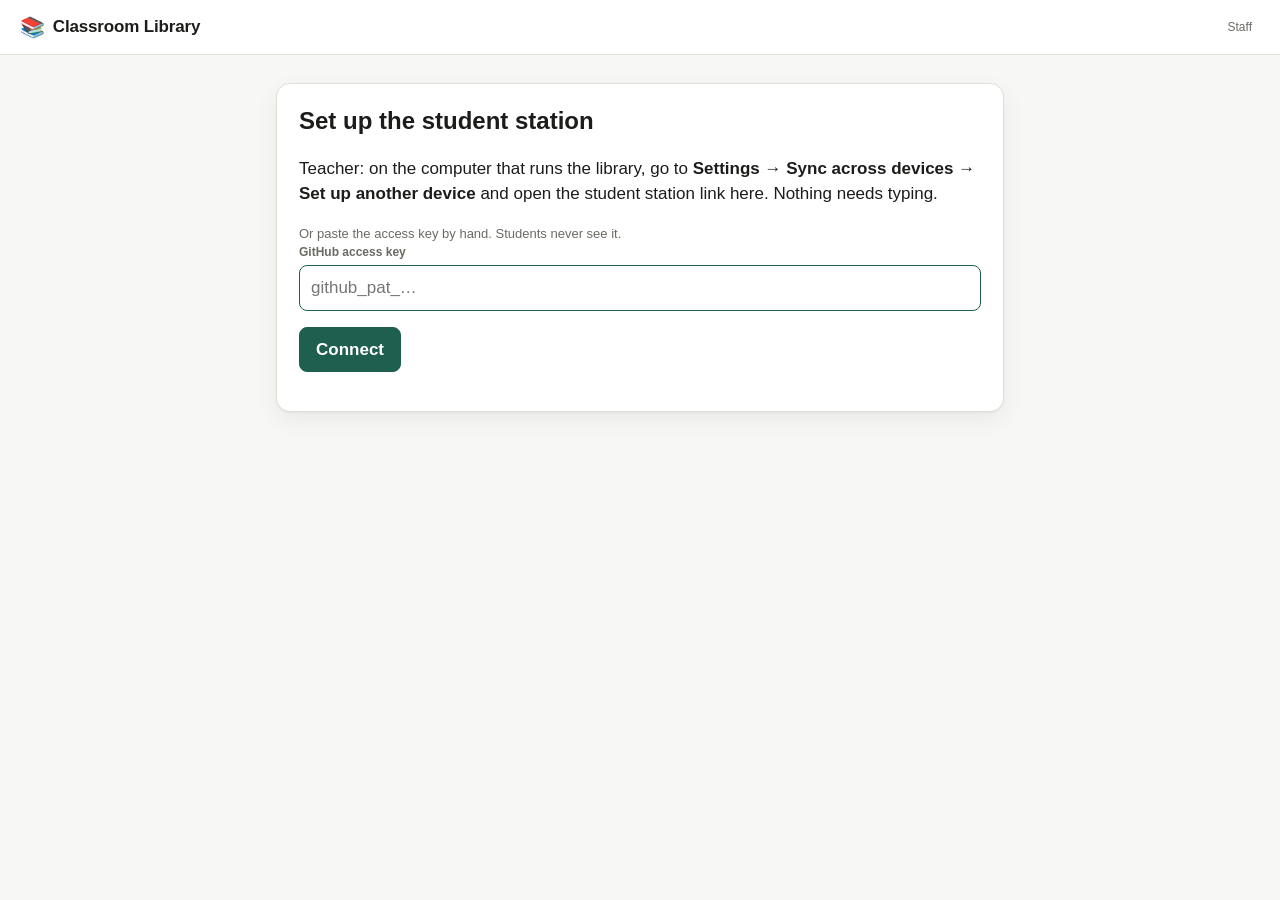
==== student/index.html @ 67f61d1e "Say which kind of genre disagreement it is Running the report over the real 608-book catalogue turne" ====
<!doctype html>
<html lang="en" data-role="student">
<head>
<meta charset="utf-8">
<meta name="viewport" content="width=device-width, initial-scale=1">
<title>Library</title>
<!-- Bump ?v= on every release, in step with ../index.html. -->
<link rel="stylesheet" href="../styles.css?v=54">
<link rel="stylesheet" href="../kiosk.css?v=54">
<link rel="icon" href="data:image/svg+xml,<svg xmlns='http://www.w3.org/2000/svg' viewBox='0 0 100 100'><text y='.9em' font-size='90'>📚</text></svg>">
</head>
<body class="kiosk">

<header class="k-bar">
  <div class="brand"><span class="brand-mark" aria-hidden="true">📚</span> <span id="brand-name">Library</span></div>
  <span id="sync-pill" class="sync-pill" hidden></span>
  <button type="button" id="staff-link" class="staff-link">Staff</button>
</header>

<main id="kiosk" class="k-main"></main>

<div id="toasts" class="toasts" aria-live="polite"></div>

<script src="../js/config.js?v=54"></script>
<script src="../js/util.js?v=54"></script>
<script src="../js/store.js?v=54"></script>
<script src="../js/genre-art.js?v=54"></script>
<script src="../js/sync.js?v=54"></script>
<script src="../js/accounts.js?v=54"></script>
<script src="../js/kiosk.js?v=54"></script>
</body>
</html>
---- styles.css ----
/* ---------------------------------------------------------------
   Classroom Library — one stylesheet, no framework.
   Light and dark are both first-class; every color is a token.
   --------------------------------------------------------------- */

:root {
  --bg: #f7f7f5;
  --surface: #ffffff;
  --surface-2: #f1f1ee;
  --border: #e0e0da;
  --border-strong: #c9c9c1;
  --text: #1c1c1a;
  --text-muted: #6b6b64;
  --accent: #1f5f4f;
  --accent-text: #ffffff;
  --accent-soft: #e3efeb;
  --ok: #1f6b45;
  --ok-soft: #e2f0e8;
  --warn: #8a5a10;
  --warn-soft: #f7ecd9;
  --danger: #a32b26;
  --danger-soft: #f8e3e2;
  --shadow: 0 1px 2px rgba(0,0,0,.05), 0 8px 24px rgba(0,0,0,.06);
  --radius: 10px;
  --mono: ui-monospace, SFMono-Regular, "SF Mono", Menlo, Consolas, monospace;
}

@media (prefers-color-scheme: dark) {
  :root {
    --bg: #16181a;
    --surface: #1e2124;
    --surface-2: #26292d;
    --border: #33383d;
    --border-strong: #454b52;
    --text: #e9eaec;
    --text-muted: #9aa1a8;
    --accent: #58b79b;
    --accent-text: #10231e;
    --accent-soft: #1d3630;
    --ok: #6cc295;
    --ok-soft: #1c3329;
    --warn: #e0b26a;
    --warn-soft: #362c1a;
    --danger: #f08a83;
    --danger-soft: #3a2321;
    --shadow: 0 1px 2px rgba(0,0,0,.4), 0 8px 24px rgba(0,0,0,.3);
  }
}

* { box-sizing: border-box; }

body {
  margin: 0;
  background: var(--bg);
  color: var(--text);
  font: 15px/1.5 -apple-system, BlinkMacSystemFont, "Segoe UI", Roboto, Helvetica, Arial, sans-serif;
  -webkit-font-smoothing: antialiased;
}

h1, h2, h3 { line-height: 1.25; }
a { color: var(--accent); }

/* ---------------- top bar ---------------- */

.topbar {
  position: sticky;
  top: 0;
  z-index: 20;
  display: flex;
  align-items: center;
  gap: 24px;
  flex-wrap: wrap;
  padding: 10px 20px;
  background: var(--surface);
  border-bottom: 1px solid var(--border);
}

.brand { display: flex; align-items: center; gap: 8px; font-weight: 650; letter-spacing: -.01em; }
.brand-mark { font-size: 20px; }

.tabs { display: flex; gap: 2px; flex-wrap: wrap; }

.tab {
  appearance: none;
  border: 0;
  background: none;
  color: var(--text-muted);
  font: inherit;
  font-weight: 550;
  padding: 7px 12px;
  border-radius: 8px;
  cursor: pointer;
}
.tab:hover { background: var(--surface-2); color: var(--text); }
.tab.active { background: var(--accent-soft); color: var(--accent); }
.tab:focus-visible, .btn:focus-visible, .chip:focus-visible, .link:focus-visible, .pick:focus-visible {
  outline: 2px solid var(--accent);
  outline-offset: 2px;
}

.pill {
  display: inline-block;
  min-width: 18px;
  padding: 1px 6px;
  margin-left: 4px;
  border-radius: 999px;
  background: var(--accent);
  color: var(--accent-text);
  font-size: 11px;
  font-weight: 700;
  text-align: center;
}

/* ---------------- sync status ---------------- */

.sync-pill {
  appearance: none;
  border: 1px solid var(--border);
  background: var(--surface-2);
  color: var(--text-muted);
  font: inherit;
  font-size: 12px;
  font-weight: 600;
  padding: 3px 10px 3px 22px;
  border-radius: 999px;
  cursor: pointer;
  position: relative;
  white-space: nowrap;
}
.sync-pill::before, .sync-dot {
  content: '';
  display: inline-block;
  width: 7px;
  height: 7px;
  border-radius: 50%;
  background: var(--text-muted);
}
.sync-pill::before { position: absolute; left: 10px; top: 50%; margin-top: -3.5px; }
.sync-pill.ok::before, .sync-dot.ok { background: var(--ok); }
.sync-pill.busy::before, .sync-dot.busy { background: var(--accent); animation: pulse 1s ease-in-out infinite; }
.sync-pill.warn, .sync-pill.error { color: var(--text); }
.sync-pill.warn::before, .sync-dot.warn { background: var(--warn); }
.sync-pill.error { border-color: var(--danger); }
.sync-pill.error::before, .sync-dot.error { background: var(--danger); }
@keyframes pulse { 50% { opacity: .3; } }
.sync-line { font-size: 14px; margin: 6px 0 0; }
.who {
  appearance: none;
  border: 1px solid var(--border);
  background: none;
  color: var(--text-muted);
  font: inherit;
  font-size: 12px;
  padding: 3px 10px;
  border-radius: 999px;
  cursor: pointer;
}
.who:hover { color: var(--text); border-color: var(--border-strong); }
.sign-in { max-width: 420px; margin: 8vh auto 0; }
.sign-in h2 { margin: 0 0 18px; font-size: 20px; }
.station-lock h2 { margin-top: 24px; }
/* Present for a password manager to read, invisible to everyone else. */
.sr-only {
  position: absolute;
  width: 1px; height: 1px;
  padding: 0; margin: -1px;
  overflow: hidden;
  clip-path: inset(50%);
  white-space: nowrap;
  border: 0;
}

.pair-row { display: flex; gap: 8px; align-items: flex-end; margin-top: 10px; }
.pair-row .field { flex: 1; min-width: 0; }
.pair-row input { font-family: var(--mono); font-size: 12px; }
.qr-box { margin-top: 14px; }
.qr { display: inline-block; padding: 12px; background: #fff; border-radius: 8px; }
.qr svg { display: block; width: 180px; height: 180px; }
code { font-family: var(--mono); font-size: .92em; background: var(--surface-2); padding: 1px 5px; border-radius: 4px; }

/* ---------------- layout ---------------- */

.view { padding: 24px 20px 80px; }
.view:focus { outline: none; }
.pane { max-width: 1080px; margin: 0 auto; }
.pane.narrow { max-width: 620px; }
.spacer { flex: 1; }

.section-title {
  font-size: 13px;
  text-transform: uppercase;
  letter-spacing: .06em;
  color: var(--text-muted);
  margin: 28px 0 10px;
  display: flex;
  align-items: center;
  gap: 10px;
}

/* ---------------- circulation desk ---------------- */

.scan-wrap { max-width: 640px; margin: 12px auto 20px; text-align: center; }
.scan-label { display: block; font-size: 13px; color: var(--text-muted); margin-bottom: 8px; }

.scan {
  width: 100%;
  padding: 16px 18px;
  font-size: 20px;
  font-family: var(--mono);
  color: var(--text);
  background: var(--surface);
  border: 2px solid var(--border-strong);
  border-radius: var(--radius);
  box-shadow: var(--shadow);
}
.scan:focus { outline: none; border-color: var(--accent); }

.hint { font-size: 13px; color: var(--text-muted); margin: 8px 0 0; }
.hint a { color: var(--accent); }

.circ-panel { max-width: 640px; margin: 0 auto; }

.empty-desk { text-align: center; color: var(--text-muted); padding: 32px 0; }
.empty-desk-icon { font-size: 40px; margin: 0 0 8px; opacity: .6; }

.card {
  background: var(--surface);
  border: 1px solid var(--border);
  border-radius: var(--radius);
  box-shadow: var(--shadow);
  padding: 18px;
}
.card-danger { border-color: var(--danger); }
.card-title { margin: 0 0 12px; font-size: 15px; }

.item-head { display: flex; gap: 14px; align-items: flex-start; }
.item-title { margin: 0 0 2px; font-size: 19px; letter-spacing: -.01em; }
.item-sub { margin: 0; color: var(--text-muted); }
.item-meta { margin: 6px 0 0; font-size: 12px; color: var(--text-muted); }

.cover-md { width: 62px; height: 92px; }
.cover-sm { width: 34px; height: 50px; }
.cover-xs { width: 26px; height: 38px; }
.cover-md, .cover-sm, .cover-xs {
  object-fit: cover;
  border-radius: 4px;
  background: var(--surface-2);
  flex: none;
}
.cover-blank {
  display: flex;
  align-items: center;
  justify-content: center;
  font-size: 18px;
  opacity: .5;
  border: 1px solid var(--border);
}

.status-row { display: flex; align-items: center; gap: 8px; flex-wrap: wrap; margin: 14px 0 0; }
.note { margin: 10px 0 0; padding: 8px 10px; background: var(--warn-soft); color: var(--warn); border-radius: 8px; font-size: 13px; }

.badge {
  display: inline-block;
  padding: 2px 9px;
  border-radius: 999px;
  font-size: 12px;
  font-weight: 650;
  white-space: nowrap;
}
.badge-ok { background: var(--ok-soft); color: var(--ok); }
.badge-warn { background: var(--warn-soft); color: var(--warn); }
.badge-danger { background: var(--danger-soft); color: var(--danger); }

.actions { display: flex; gap: 8px; flex-wrap: wrap; align-items: center; margin-top: 16px; }

.btn {
  appearance: none;
  font: inherit;
  font-weight: 550;
  padding: 9px 16px;
  border-radius: 8px;
  border: 1px solid var(--border-strong);
  background: var(--surface);
  color: var(--text);
  cursor: pointer;
}
.btn:hover:not(:disabled) { background: var(--surface-2); }
.btn:disabled { opacity: .45; cursor: not-allowed; }
.btn-primary { background: var(--accent); border-color: var(--accent); color: var(--accent-text); }
.btn-primary:hover:not(:disabled) { filter: brightness(1.08); background: var(--accent); }
.btn-quiet { border-color: transparent; background: none; color: var(--text-muted); }
.btn-quiet:hover:not(:disabled) { background: var(--surface-2); color: var(--text); }
.btn-danger { border-color: var(--danger); color: var(--danger); background: none; }
.btn-danger:hover:not(:disabled) { background: var(--danger-soft); }

.link {
  appearance: none;
  border: 0;
  background: none;
  padding: 0;
  font: inherit;
  color: var(--accent);
  cursor: pointer;
  text-align: left;
}
.link:hover { text-decoration: underline; }
.link.strong { font-weight: 600; color: var(--text); }
.link.danger { color: var(--danger); }

/* checkout row + autocomplete */
.checkout-row { position: relative; margin-top: 16px; }

.field { display: block; }
.field > span { display: block; font-size: 12px; font-weight: 600; color: var(--text-muted); margin-bottom: 4px; }
.field input, .field select, .field textarea {
  width: 100%;
  padding: 9px 11px;
  font: inherit;
  color: var(--text);
  background: var(--surface);
  border: 1px solid var(--border-strong);
  border-radius: 8px;
}
.field input:focus, .field select:focus, .field textarea:focus { outline: none; border-color: var(--accent); }
.patron-input { font-size: 17px !important; }

.suggest {
  position: absolute;
  left: 0; right: 0;
  top: 100%;
  z-index: 10;
  margin: 4px 0 0;
  padding: 4px;
  list-style: none;
  background: var(--surface);
  border: 1px solid var(--border-strong);
  border-radius: 8px;
  box-shadow: var(--shadow);
  max-height: 260px;
  overflow: auto;
}
.suggest li {
  display: flex;
  justify-content: space-between;
  gap: 12px;
  padding: 8px 10px;
  border-radius: 6px;
  cursor: pointer;
}
.suggest li:hover, .suggest li.active { background: var(--accent-soft); color: var(--accent); }
.suggest li.create { border-top: 1px solid var(--border); margin-top: 4px; padding-top: 10px; }

/* recent activity */
.recent { max-width: 640px; margin: 0 auto; }
.recent-list { list-style: none; margin: 0; padding: 0; font-size: 13px; }
.recent-list li {
  display: flex;
  gap: 8px;
  align-items: baseline;
  padding: 7px 2px;
  border-bottom: 1px solid var(--border);
}
.recent-verb { font-weight: 650; flex: none; }
.recent-verb.checkout { color: var(--accent); }
.recent-verb.checkin { color: var(--ok); }
.recent-verb.renew { color: var(--warn); }
.recent-what { font-weight: 550; }
.recent-list .time { margin-left: auto; flex: none; }
.recent-list .link { flex: none; font-size: 12px; }

/* ---------------- tables & toolbars ---------------- */

.toolbar { display: flex; gap: 10px; align-items: center; flex-wrap: wrap; margin-bottom: 8px; }

.search {
  flex: 1 1 260px;
  min-width: 200px;
  padding: 10px 12px;
  font: inherit;
  color: var(--text);
  background: var(--surface);
  border: 1px solid var(--border-strong);
  border-radius: 8px;
}
.search:focus { outline: none; border-color: var(--accent); }

.chips { display: flex; gap: 4px; }
.chip {
  appearance: none;
  font: inherit;
  font-size: 13px;
  padding: 7px 11px;
  border-radius: 999px;
  border: 1px solid var(--border);
  background: var(--surface);
  color: var(--text-muted);
  cursor: pointer;
}
.chip.active { background: var(--accent-soft); border-color: var(--accent-soft); color: var(--accent); font-weight: 600; }

.table {
  width: 100%;
  border-collapse: collapse;
  background: var(--surface);
  border: 1px solid var(--border);
  border-radius: var(--radius);
  overflow: hidden;
  margin-top: 8px;
}
.table th {
  text-align: left;
  font-size: 11px;
  text-transform: uppercase;
  letter-spacing: .05em;
  color: var(--text-muted);
  padding: 10px 12px;
  border-bottom: 1px solid var(--border);
  background: var(--surface-2);
}
.table td { padding: 10px 12px; border-bottom: 1px solid var(--border); vertical-align: middle; }
.table tr:last-child td { border-bottom: 0; }
.table tbody tr:hover { background: var(--surface-2); }

.row-actions { display: flex; gap: 12px; white-space: nowrap; font-size: 13px; }
/* Inside a table the cell must stay a table-cell, or the row loses its alignment. */
td.row-actions { display: table-cell; vertical-align: middle; }
td.row-actions .link + .link { margin-left: 12px; }

.muted { color: var(--text-muted); }
.small { font-size: 12px; }
.mono { font-family: var(--mono); }
.danger { color: var(--danger); }
.strong { font-weight: 650; }

.empty {
  text-align: center;
  color: var(--text-muted);
  padding: 48px 20px;
  background: var(--surface);
  border: 1px dashed var(--border-strong);
  border-radius: var(--radius);
}
.empty .btn { margin-top: 12px; }

.pick-list { list-style: none; margin: 0; padding: 0; }
.pick {
  display: flex;
  align-items: center;
  gap: 12px;
  width: 100%;
  padding: 8px;
  background: none;
  border: 0;
  border-radius: 8px;
  font: inherit;
  color: inherit;
  text-align: left;
  cursor: pointer;
}
.pick:hover { background: var(--surface-2); }
.pick-text { display: flex; flex-direction: column; flex: 1; }

/* ---------------- genres ---------------- */

.genre-tag {
  display: inline-flex;
  align-items: center;
  gap: 5px;
  padding: 2px 8px;
  border: 1px solid var(--border);
  border-radius: 6px;
  background: var(--surface-2);
  color: var(--text);
  font: inherit;
  font-size: 12px;
  font-weight: 550;
  white-space: nowrap;
}
button.genre-tag { cursor: pointer; }
td .genre-tag { white-space: normal; text-align: left; }
.genre-tag .genre-art { flex: none; }
.genre-pick { display: flex; align-items: center; gap: 8px; }
.genre-pick select { flex: 1; min-width: 0; }
.genre-pick-art { flex: none; line-height: 0; color: var(--text-muted); }
button.genre-tag:hover { border-color: var(--accent); color: var(--accent); }
.item-genre { margin: 8px 0 0; }
.field .field-label { display: block; font-size: 12px; font-weight: 600; color: var(--text-muted); margin-bottom: 4px; }
.genre-hints { margin: 6px 0 0; font-size: 12px; color: var(--text-muted); display: flex; gap: 6px; align-items: center; flex-wrap: wrap; }

.select {
  padding: 9px 10px;
  font: inherit;
  font-size: 14px;
  color: var(--text);
  background: var(--surface);
  border: 1px solid var(--border-strong);
  border-radius: 8px;
  max-width: 220px;
}
.select:focus { outline: none; border-color: var(--accent); }

.genre-admin { list-style: none; margin: 0 0 14px; padding: 0; }
.genre-admin li {
  display: flex;
  align-items: center;
  gap: 10px;
  padding: 7px 0;
  border-bottom: 1px solid var(--border);
}
.genre-admin .row-actions { margin-left: auto; }

/* ---------------- reports ---------------- */

.tiles { display: grid; grid-template-columns: repeat(auto-fit, minmax(130px, 1fr)); gap: 10px; }
.tile {
  background: var(--surface);
  border: 1px solid var(--border);
  border-radius: var(--radius);
  padding: 14px 16px;
  display: flex;
  flex-direction: column;
  gap: 2px;
}
.tile strong { font-size: 26px; font-weight: 650; letter-spacing: -.02em; }
.tile span { font-size: 12px; color: var(--text-muted); }
.tile.danger strong { color: var(--danger); }
/* Something to tidy rather than something wrong: amber, not red. */
.tile.warn strong { color: var(--warn); }

.rank { margin: 0; padding-left: 20px; }
.rank li { display: flex; justify-content: space-between; gap: 12px; padding: 5px 0; border-bottom: 1px solid var(--border); }

.tag-list { list-style: none; display: flex; flex-wrap: wrap; gap: 6px; margin: 0; padding: 0; }
.tag-list li { background: var(--surface); border: 1px solid var(--border); border-radius: 999px; padding: 4px 12px; font-size: 13px; }

/* ---------------- modal ---------------- */

#modal {
  border: 0;
  padding: 0;
  border-radius: 14px;
  background: var(--surface);
  color: var(--text);
  width: min(640px, calc(100vw - 32px));
  box-shadow: 0 24px 60px rgba(0,0,0,.28);
}
#modal::backdrop { background: rgba(0,0,0,.42); }

.modal-head {
  display: flex;
  align-items: center;
  justify-content: space-between;
  gap: 12px;
  padding: 16px 18px;
  border-bottom: 1px solid var(--border);
}
.modal-head h2 { margin: 0; font-size: 17px; }
.modal-body { padding: 18px; max-height: 72vh; overflow: auto; }

.icon-btn {
  appearance: none;
  border: 0;
  background: none;
  color: var(--text-muted);
  font-size: 24px;
  line-height: 1;
  padding: 0 4px;
  cursor: pointer;
}
.icon-btn:hover { color: var(--text); }

.grid-2 { display: grid; grid-template-columns: 1fr 1fr; gap: 12px; }
.grid-2.wide { gap: 28px; }
.lookup-row { display: flex; gap: 8px; align-items: flex-end; }
.lookup-row .field { flex: 1; }
.scan-fields { margin: 14px 0 18px; padding-bottom: 18px; border-bottom: 1px solid var(--border); }

.check { display: flex; gap: 8px; align-items: flex-start; margin-top: 14px; font-size: 14px; }
.check input { margin-top: 3px; }

.mini-list { list-style: none; margin: 0; padding: 0; font-size: 14px; }
.mini-list li {
  display: flex;
  gap: 12px;
  align-items: baseline;
  padding: 7px 0;
  border-bottom: 1px solid var(--border);
}
.mini-list li > span:first-child { flex: 1; }
.mini-list .row-actions { font-size: 13px; }

.stat-inline { display: flex; gap: 18px; align-items: flex-end; }
.stat-inline div { display: flex; flex-direction: column; }
.stat-inline strong { font-size: 20px; }
.stat-inline span { font-size: 11px; color: var(--text-muted); }

/* ---------------- toasts ---------------- */

.toasts {
  position: fixed;
  left: 50%;
  bottom: 24px;
  transform: translateX(-50%);
  z-index: 100;
  display: flex;
  flex-direction: column;
  gap: 8px;
  align-items: center;
  pointer-events: none;
}
.toast {
  background: var(--text);
  color: var(--bg);
  padding: 11px 18px;
  border-radius: 999px;
  font-size: 14px;
  font-weight: 550;
  box-shadow: var(--shadow);
  max-width: min(520px, calc(100vw - 32px));
  animation: rise .18s ease-out;
}
.toast.ok { background: var(--ok); color: #fff; }
.toast.error { background: var(--danger); color: #fff; }
.toast.out { opacity: 0; transition: opacity .3s; }
@keyframes rise { from { transform: translateY(8px); opacity: 0; } }

.stars { color: var(--warn); letter-spacing: .5px; white-space: nowrap; }

/* ---------------- shelves ---------------- */

.shelf-head { display: flex; align-items: flex-start; justify-content: space-between; gap: 16px; flex-wrap: wrap; margin-bottom: 8px; }
.shelf-code { font-family: var(--mono); font-size: 34px; margin: 0; letter-spacing: -.01em; }
.shelf-tally { display: flex; gap: 20px; }
.shelf-tally div { display: flex; flex-direction: column; }
.shelf-tally strong { font-size: 22px; font-weight: 650; }
.shelf-tally span { font-size: 11px; color: var(--text-muted); }
.scan-log tr.row-problem td { background: var(--danger-soft); }
.stocktake { background: var(--surface); border: 1px solid var(--border); border-radius: var(--radius); padding: 14px 16px; margin-bottom: 12px; }
.stocktake-head { display: flex; justify-content: space-between; align-items: baseline; gap: 12px; }
.bar { height: 8px; border-radius: 999px; background: var(--surface-2); overflow: hidden; margin: 8px 0 4px; }
.bar span { display: block; height: 100%; background: var(--accent); border-radius: 999px; }

.pick-bar {
  display: flex;
  align-items: center;
  gap: 8px;
  flex-wrap: wrap;
  margin: 10px 0;
  padding: 10px 12px;
  background: var(--accent-soft);
  border-radius: var(--radius);
}
.table tr.row-picked td { background: var(--accent-soft); }

.shelf-chip {
  appearance: none;
  border: 1px solid var(--border);
  background: var(--surface-2);
  color: var(--text-muted);
  font: inherit;
  font-size: 11px;
  padding: 1px 6px;
  border-radius: 4px;
  cursor: pointer;
  white-space: nowrap;
}
.shelf-chip:hover { border-color: var(--accent); color: var(--accent); }

/* A shelf card: the code carries across the room, the barcode is for the scanner. */
.shelf-card {
  width: 3in;
  height: 1in;
  display: flex;
  align-items: center;
  gap: 0.08in;
  padding: 0.06in 0.09in;
  overflow: hidden;
  color: #000;
  background: #fff;
  border: 1px dotted var(--border-strong);
  break-inside: avoid;
}
.sc-code { font-size: 26pt; font-weight: 650; line-height: 1; flex: none; }
.sc-mid { flex: 1; min-width: 0; display: flex; flex-direction: column; }
.sc-genre { font-size: 8.5pt; font-weight: 600; text-transform: uppercase; letter-spacing: .03em; line-height: 1.15; }
.sc-where { font-size: 7pt; color: #333; line-height: 1.2; }
/* A shelf holding two or three genres shows each one's picture, stacked where
   there is no room beside. Beyond three the card says the names and stops
   drawing, because the pictures stop being readable at that size. */
.sc-art { display: flex; flex-direction: column; gap: 0.03in; align-items: center; }
.sc-code39 { flex: none; width: 1in; line-height: 0; }
.sc-code39 .barcode { width: 1in; height: 0.42in; }
.shelf-sheet { display: grid; grid-template-columns: repeat(2, 3in); }

/* ---------------- spine labels ---------------- */

/* One label. Sized in inches so the screen preview is the printed size. */
.spine-label {
  width: 0.66in;
  height: 1in;
  padding: 0.03in 0.02in;
  display: flex;
  flex-direction: column;
  align-items: center;
  justify-content: flex-start;
  gap: 0.015in;
  text-align: center;
  overflow: hidden;
  color: #000;
  background: #fff;
  border: 1px dotted var(--border-strong);
  break-inside: avoid;
}
.sl-art { line-height: 0; margin-top: 0.02in; }
.sl-genre {
  font-size: 4.8pt;
  line-height: 1.12;
  letter-spacing: .02em;
  text-transform: uppercase;
  max-width: 100%;
}
.sl-code {
  font-size: 15pt;
  font-weight: 650;
  line-height: 1.05;
  letter-spacing: .01em;
  margin-top: auto;
}
.sl-num { font-family: var(--mono); font-size: 4.8pt; line-height: 1; margin-bottom: 0.02in; }

/* ---------------- student library cards ---------------- */

/* Three sizes off the same data. Two print the whole card onto stock; the
   small one is a sticker for a card the student already carries. All three are
   laid out in inches so the preview on screen is the printed size, and so the
   sheet matches label stock sold with those measurements. */
.lib-card {
  display: flex;
  flex-direction: column;
  overflow: hidden;
  color: #000;
  background: #fff;
  border: 1px dotted var(--border-strong);
  break-inside: avoid;
}
.lc-lib { font-size: 6.5pt; font-weight: 600; text-transform: uppercase; letter-spacing: .06em; color: #444; line-height: 1; }
.lc-name { font-weight: 650; line-height: 1.08; }
.lc-class { color: #333; line-height: 1.2; }
.lc-rules { color: #444; line-height: 1.25; }
.lc-code { margin-top: auto; line-height: 0; }
.lc-num { font-family: var(--mono); line-height: 1; letter-spacing: .04em; }
.lc-blank { visibility: hidden; }

/* 3½″ × 2″, two across and five down: the business-card sheet, and the size
   that fits a pencil case. */
.lib-card-card { width: 3.5in; height: 2in; padding: 0.14in 0.16in; gap: 0.04in; }
.lib-card-card .lc-name { font-size: 15pt; }
.lib-card-card .lc-class { font-size: 8pt; }
.lib-card-card .lc-code .barcode { width: 2.6in; height: 0.42in; }
.lib-card-card .lc-num { font-size: 6.5pt; margin-top: 0.02in; }

/* 5″ × 3″, one across and three down. The extra room goes on the two rules a
   student actually asks about, so the card answers them without a queue. */
.lib-card-index { width: 5in; height: 3in; padding: 0.22in 0.26in; gap: 0.07in; }
.lib-card-index .lc-lib { font-size: 8.5pt; }
.lib-card-index .lc-name { font-size: 22pt; }
.lib-card-index .lc-class { font-size: 10pt; }
.lib-card-index .lc-rules { font-size: 8.5pt; }
.lib-card-index .lc-code .barcode { width: 3.6in; height: 0.6in; }
.lib-card-index .lc-num { font-size: 8pt; margin-top: 0.03in; }

/* 2⅝″ × 1″, three across and ten down: the address-label sheet. This one is
   stuck onto a card that already exists, so it carries the name and the
   barcode and nothing else — there is no room to spare and nothing else is
   needed on a card that already says who it belongs to. */
.lib-card-sticker { width: 2.625in; height: 1in; padding: 0.07in 0.1in; gap: 0.01in; border-style: dotted; }
.lib-card-sticker .lc-name { font-size: 8.5pt; }
.lib-card-sticker .lc-code .barcode { width: 2.3in; height: 0.3in; }
.lib-card-sticker .lc-num { font-size: 5.5pt; }

.card-sheet { display: grid; justify-content: start; }
.card-sheet-card { grid-template-columns: repeat(2, 3.5in); }
.card-sheet-index { grid-template-columns: repeat(1, 5in); }
.card-sheet-sticker { grid-template-columns: repeat(3, 2.625in); }

/* One title whose copies disagree: the name on the left, every genre in play
   on the right as a button that settles it. */
.disagree li { flex-wrap: wrap; justify-content: space-between; align-items: flex-start; gap: 8px 16px; }
.disagree-pick { display: flex; flex-wrap: wrap; gap: 6px; }
.disagree-pick .btn { display: inline-flex; align-items: center; gap: 5px; padding: 5px 10px; font-size: 13px; }

.label-preview { display: flex; flex-wrap: wrap; gap: 8px; margin: 4px 0 8px; }
.preset-row { display: flex; flex-wrap: wrap; gap: 6px; align-items: center; margin-bottom: 12px; }
.label-sheet { display: grid; grid-template-columns: repeat(11, 0.66in); }

/* ---------------- printing ---------------- */

.print-area { display: none; }

/* Who may do what, in Settings. */
.person { border: 1px solid var(--border); border-radius: 10px; padding: 12px 14px; margin: 0 0 10px; }
.person-head { display: flex; align-items: baseline; gap: 10px; flex-wrap: wrap; }
.person-head .row-actions { margin-left: auto; }
/* The genres a shelf holds, ticked. Same shape as the list of what a person
   may do, because it is the same kind of choice. */
.shelf-genres { display: grid; grid-template-columns: repeat(auto-fit, minmax(170px, 1fr)); gap: 0 18px; margin-top: 2px; }
.shelf-genres .tick { padding: 4px 0; align-items: center; }
.shelf-genres .tick > span { display: flex; align-items: center; gap: 6px; }

.person-can { display: grid; grid-template-columns: repeat(auto-fit, minmax(240px, 1fr)); gap: 2px 18px; margin-top: 10px; }
.tick { display: grid; grid-template-columns: auto 1fr; gap: 2px 8px; align-items: start; padding: 6px 0; }
.tick input { margin: 2px 0 0; }
.tick > span { grid-column: 2; }
.tick-hint { font-size: 12px; color: var(--muted); line-height: 1.4; }
.tick-stuck { opacity: .7; }

@page { size: letter; margin: 0.5in; }

@media print {
  /* Menlo embeds into a print job in a way at least one printer can't rasterise: the
     job is accepted, the printer clicks, it reports complete, and nothing comes out.
     Monaco, Courier New, Courier and Andale Mono were all tested on that printer and
     all come out. The generic `monospace` is deliberately last and preceded by tested
     names, because on a Mac it resolves to Menlo and would bring the fault back. */
  :root { --mono: Monaco, "Courier New", Courier, monospace; }
  .topbar, .toasts, #modal { display: none !important; }
  .view { display: none !important; }
  .print-hint { max-width: 5in; }
  .print-hint li { margin: 4px 0; }
  /* Hairline cut guides; labels sit edge to edge so one cut serves two. */
  .spine-label { border: 0.25pt solid #bbb; margin: 0 -0.125pt -0.125pt 0; }
  .label-sheet + .label-sheet { break-before: page; page-break-before: always; }
  .card-sheet + .card-sheet { break-before: page; page-break-before: always; }
  .shelf-card { border: 0.25pt solid #bbb; margin: 0 -0.125pt -0.125pt 0; }
  .spine-label.blank * { visibility: hidden; }
  .print-area { display: block; color: #000; background: #fff; font-size: 12pt; }
  .notice { page-break-after: always; padding: 24px 0; }
  .notice:last-child { page-break-after: auto; }
  .notice h1 { font-size: 16pt; margin: 0 0 4px; }
  .notice h2 { font-size: 13pt; margin: 0 0 16px; font-weight: 500; }
  .notice table { width: 100%; border-collapse: collapse; margin: 12px 0; }
  .notice th, .notice td { border-bottom: 1px solid #999; padding: 6px 4px; text-align: left; }
  .notice-foot { margin-top: 24px; font-size: 9pt; color: #555; }
  .notice h3 { font-size: 12pt; margin: 18px 0 0; page-break-after: avoid; }
  .notice-count { font-weight: 400; color: #555; }
}

/* ---------------- scanning with a camera ---------------- */

/* Every camera button is in the markup from the start and hidden here until
   js/scan.js has decided there is a camera on the back of this device, so a
   laptop never shows one and no view has to be drawn a second time. */
.scan-cam { display: none; }
html[data-camera="yes"] .scan-cam { display: inline-flex; align-items: center; gap: 6px; }

.scan-cam-lens {
  width: 13px; height: 13px;
  border: 2px solid currentColor;
  border-radius: 3px;
  position: relative;
}
.scan-cam-lens::after {
  content: "";
  position: absolute;
  left: -1px; right: -1px; top: 50%;
  border-top: 2px solid currentColor;
}

/* Beside the desk's scan box, where there is room for words. */
.scan-wrap .scan-cam { margin-top: 10px; }

/* Beside a single field, where there is not. */
.field-cam { display: flex; gap: 8px; align-items: flex-end; }
.field-cam .field { flex: 1; min-width: 0; }
.field-cam .scan-cam { flex: 0 0 auto; margin-bottom: 1px; padding: 9px 12px; }

/* ---------------- the viewfinder ---------------- */

/* A dialog rather than a fixed panel: the scanner can be opened from inside
   the book editor, and only the top layer paints above an open dialog. */
.cam {
  border: 0;
  padding: 0;
  margin: 0;
  width: 100vw;
  height: 100dvh;
  max-width: none;
  max-height: none;
  background: #000;
  color: #fff;
  overflow: hidden;
}
.cam::backdrop { background: #000; }

.cam-video { width: 100%; height: 100%; object-fit: cover; display: block; }

/* The square the reader actually looks at. A spine label stood up on a shelf
   runs the other way to one lying flat, so it is square rather than letterbox
   and both are inside it. */
.cam-frame {
  position: fixed;
  left: 50%; top: 50%;
  transform: translate(-50%, -50%);
  width: min(74vw, 74vh, 420px);
  aspect-ratio: 1;
  border: 2px solid rgba(255,255,255,.9);
  border-radius: 14px;
  box-shadow: 0 0 0 100vmax rgba(0,0,0,.45);
}

.cam-top {
  position: fixed;
  left: 0; right: 0; top: 0;
  padding: calc(env(safe-area-inset-top) + 14px) 18px 14px;
  text-align: center;
  text-shadow: 0 1px 3px rgba(0,0,0,.8);
}
.cam-title { margin: 0; font-size: 18px; }
.cam-hint { margin: 4px 0 0; font-size: 14px; opacity: .85; }

.cam-log {
  position: fixed;
  left: 12px; right: 12px;
  bottom: calc(env(safe-area-inset-bottom) + 86px);
  list-style: none;
  margin: 0;
  padding: 0;
  text-align: center;
}
/* An answer can run to several lines — "out to Marcus Bell, due Friday, lives
   on B1" — so the pill becomes a rounded block rather than wrapping text round
   a shape meant for one line. */
.cam-line {
  display: inline-block;
  max-width: 100%;
  margin: 3px 0;
  padding: 8px 14px;
  border-radius: 14px;
  background: rgba(0,0,0,.72);
  font-size: 15px;
  text-align: left;
  white-space: pre-line;
  line-height: 1.35;
}
.cam-line + .cam-line { opacity: .55; font-size: 13px; }
.cam-good { background: rgba(31,107,69,.92); }
.cam-bad { background: rgba(163,43,38,.92); }

.cam-bar {
  position: fixed;
  left: 0; right: 0;
  bottom: calc(env(safe-area-inset-bottom) + 18px);
  display: flex;
  gap: 12px;
  justify-content: center;
}
.cam-bar .btn { background: rgba(255,255,255,.95); color: #111; border-color: transparent; padding: 12px 26px; font-size: 16px; }
.cam-bar .btn-quiet { background: rgba(255,255,255,.18); color: #fff; }
.cam-bar .btn-quiet.on { background: rgba(255,214,102,.95); color: #111; }

/* ---------------- small screens ---------------- */

@media (max-width: 640px) {
  .grid-2 { grid-template-columns: 1fr; }
  .view { padding: 16px 12px 60px; }
  .topbar { gap: 10px; padding: 8px 12px; }

  /* Seven tabs wrapped onto two rows took a fifth of a phone screen before a
     single book was visible. One row that scrolls sideways instead, with the
     scrollbar hidden: the half-tab showing at the edge is the only hint
     needed, and it bleeds to the screen edge so it does not look cut off. */
  .tabs {
    flex-wrap: nowrap;
    overflow-x: auto;
    scroll-snap-type: x proximity;
    scrollbar-width: none;
    margin: 0 -12px;
    padding: 0 12px;
  }
  .tabs::-webkit-scrollbar { display: none; }
  .tab { flex: 0 0 auto; scroll-snap-align: start; }

  /* iOS zooms the whole page in when a field smaller than 16px is tapped, and
     never zooms back out — so a teacher ends up dragging the page around after
     every search. The body's 15px is below that line; on a phone it is not. */
  .field input, .field select, .field textarea, .search input, .scan { font-size: 16px; }

  /* A seven-column table crushed into 375px wraps one title onto six lines and
     the row stops being readable at all. Let the columns keep their natural
     width and scroll the table sideways instead. The cell holding the title or
     name still wraps, inside a floor and a ceiling, because it is the one cell
     worth reading in full. */
  .table { display: block; overflow-x: auto; }
  .table th, .table td { white-space: nowrap; }
  .table td:has(> .link.strong), .table td:has(> .item-title) {
    white-space: normal;
    min-width: 12rem;
    max-width: 17rem;
  }
}

/* The hidden attribute must win over display rules above. */
[hidden] { display: none !important; }
---- kiosk.css ----
/* ---------------------------------------------------------------
   Student station: the same tokens as the admin page, scaled up for
   a shared classroom device — big type, big targets, one column.
   --------------------------------------------------------------- */

body.kiosk { font-size: 17px; }

.k-bar {
  display: flex;
  align-items: center;
  justify-content: space-between;
  gap: 12px;
  padding: 12px 20px;
  background: var(--surface);
  border-bottom: 1px solid var(--border);
}
.k-bar .sync-pill { cursor: default; }

.k-main { max-width: 760px; margin: 0 auto; padding: 28px 16px 80px; }

.k-welcome { text-align: center; padding-top: 4vh; }
.k-welcome h1 { font-size: 30px; margin: 0 0 8px; letter-spacing: -.01em; }
.k-lead { color: var(--text-muted); margin: 0 0 22px; }

.k-box { position: relative; text-align: left; }
.k-input {
  width: 100%;
  padding: 18px 20px;
  font: inherit;
  font-size: 22px;
  color: var(--text);
  background: var(--surface);
  border: 2px solid var(--border-strong);
  border-radius: 14px;
  box-shadow: var(--shadow);
}
.k-input:focus { outline: none; border-color: var(--accent); }

.k-suggest {
  position: absolute;
  left: 0; right: 0; top: 100%;
  z-index: 10;
  list-style: none;
  margin: 6px 0 0;
  padding: 6px;
  background: var(--surface);
  border: 1px solid var(--border-strong);
  border-radius: 12px;
  box-shadow: var(--shadow);
}
.k-suggest button {
  display: block;
  width: 100%;
  text-align: left;
  padding: 14px 14px;
  font: inherit;
  font-size: 19px;
  color: var(--text);
  background: none;
  border: 0;
  border-radius: 8px;
  cursor: pointer;
}
.k-suggest button:hover, .k-suggest button:focus { background: var(--accent-soft); color: var(--accent); outline: none; }

.k-result { margin-top: 18px; padding: 16px 18px; border-radius: 12px; text-align: left; border: 1px solid var(--border); background: var(--surface); }
.k-result.ok { background: var(--ok-soft); border-color: transparent; color: var(--ok); }
.k-result.warn { background: var(--warn-soft); border-color: transparent; color: var(--warn); }
.k-result.info { background: var(--accent-soft); border-color: transparent; color: var(--text); }
.k-result.plain { padding: 6px 12px; }
.k-result strong { color: var(--text); }
.k-result .actions { margin-top: 12px; }
.k-result .btn, .k-done { padding: 12px 18px; font-size: 16px; }

.k-hello { display: flex; align-items: center; justify-content: space-between; gap: 12px; margin-bottom: 16px; }
.k-hello h1 { margin: 0; font-size: 30px; }

.k-banner { margin: 0 0 14px; padding: 14px 16px; border-radius: 12px; background: var(--ok-soft); color: var(--ok); }
.k-banner strong { color: var(--text); }

.k-columns { display: grid; grid-template-columns: 1fr 1fr; gap: 28px; margin-top: 26px; }
.k-columns h2 { font-size: 14px; text-transform: uppercase; letter-spacing: .06em; color: var(--text-muted); margin: 0 0 8px; }

.k-list { list-style: none; margin: 0; padding: 0; }
.k-list li { display: flex; align-items: center; gap: 12px; padding: 10px 0; border-bottom: 1px solid var(--border); }
.k-list li:last-child { border-bottom: 0; }
.k-list-text { display: flex; flex-direction: column; flex: 1; min-width: 0; font-size: 15px; }
.k-list-text strong { font-size: 16px; }
.k-list .link { flex: none; font-size: 14px; }

.k-card { background: var(--surface); border: 1px solid var(--border); border-radius: 14px; padding: 22px; box-shadow: var(--shadow); }
.k-card h1 { margin-top: 0; font-size: 24px; }
.k-center { text-align: center; }

@media (max-width: 640px) {
  .k-columns { grid-template-columns: 1fr; }
  .k-welcome h1, .k-hello h1 { font-size: 24px; }
  .k-input { font-size: 19px; padding: 15px 16px; }
}

/* ---------------- rating a book you just returned ---------------- */

.k-rate {
  display: flex;
  flex-direction: column;
  align-items: flex-start;
  gap: 4px;
  margin-top: 14px;
  padding-top: 12px;
  border-top: 1px solid var(--border);
}
.k-rate-ask { font-size: 15px; color: var(--text); }
.k-stars { display: flex; gap: 4px; }
.k-star {
  appearance: none;
  border: 0;
  background: none;
  cursor: pointer;
  font-size: 30px;
  line-height: 1;
  padding: 2px 4px;
  color: var(--border-strong);
  transition: color .1s;
}
.k-star.on { color: var(--warn); }
.k-star:focus-visible { outline: 2px solid var(--accent); outline-offset: 2px; border-radius: 4px; }
.k-rating { font-size: 13px; }

/* ---------------- what to read next, and reporting a problem ---------------- */

.k-also { margin-top: 16px; padding-top: 12px; border-top: 1px solid var(--border); }
.k-also-head {
  display: block;
  font-size: 12px;
  text-transform: uppercase;
  letter-spacing: .06em;
  color: var(--text-muted);
  margin-bottom: 6px;
}
.k-also .k-list li { padding: 8px 0; }

.k-report { margin-top: 12px; display: flex; flex-direction: column; gap: 8px; align-items: flex-start; }
.k-report-ask { font-size: 14px; }
.k-report-opts { display: flex; flex-wrap: wrap; gap: 8px; }
.k-report-opts .btn { font-size: 14px; padding: 9px 14px; }

/* ---------------- where to put it back ---------------- */

.k-putback {
  display: flex;
  align-items: center;
  gap: 10px;
  flex-wrap: wrap;
  margin-top: 12px;
  padding-top: 12px;
  border-top: 1px solid var(--border);
}
.k-putback-say { font-size: 15px; color: var(--text); }
.k-putback-code {
  font-family: var(--mono);
  font-size: 34px;
  font-weight: 650;
  line-height: 1;
  letter-spacing: -.01em;
  color: var(--text);
}
.k-putback-genre { display: inline-flex; align-items: center; gap: 6px; font-size: 19px; font-weight: 550; color: var(--text); }
.k-putback-where { font-size: 14px; color: var(--text-muted); flex-basis: 100%; }

/* The staff way in: present, not advertised. */
.staff-link {
  appearance: none;
  border: 0;
  background: none;
  color: var(--text-muted);
  font: inherit;
  font-size: 12px;
  padding: 4px 8px;
  border-radius: 6px;
  cursor: pointer;
}
.staff-link:hover { color: var(--text); background: var(--surface-2); }

/* ---------------- browsing the shelves ---------------- */

.k-browse { margin-top: 22px; }
.k-browse-head {
  display: block;
  font-size: 12px;
  text-transform: uppercase;
  letter-spacing: .06em;
  color: var(--text-muted);
  margin-bottom: 8px;
}
.k-tiles { display: grid; grid-template-columns: repeat(auto-fill, minmax(118px, 1fr)); gap: 8px; }
.k-tile {
  appearance: none;
  display: flex;
  flex-direction: column;
  align-items: center;
  gap: 4px;
  padding: 12px 8px;
  border: 1px solid var(--border);
  border-radius: 12px;
  background: var(--surface);
  color: var(--text);
  font: inherit;
  cursor: pointer;
  text-align: center;
}
.k-tile:hover { border-color: var(--accent); color: var(--accent); }
.k-tile-name { font-size: 13px; font-weight: 550; line-height: 1.2; }
.k-tile-count { font-size: 11px; color: var(--text-muted); }
.k-tile-wish { font-size: 22px; color: var(--text-muted); }
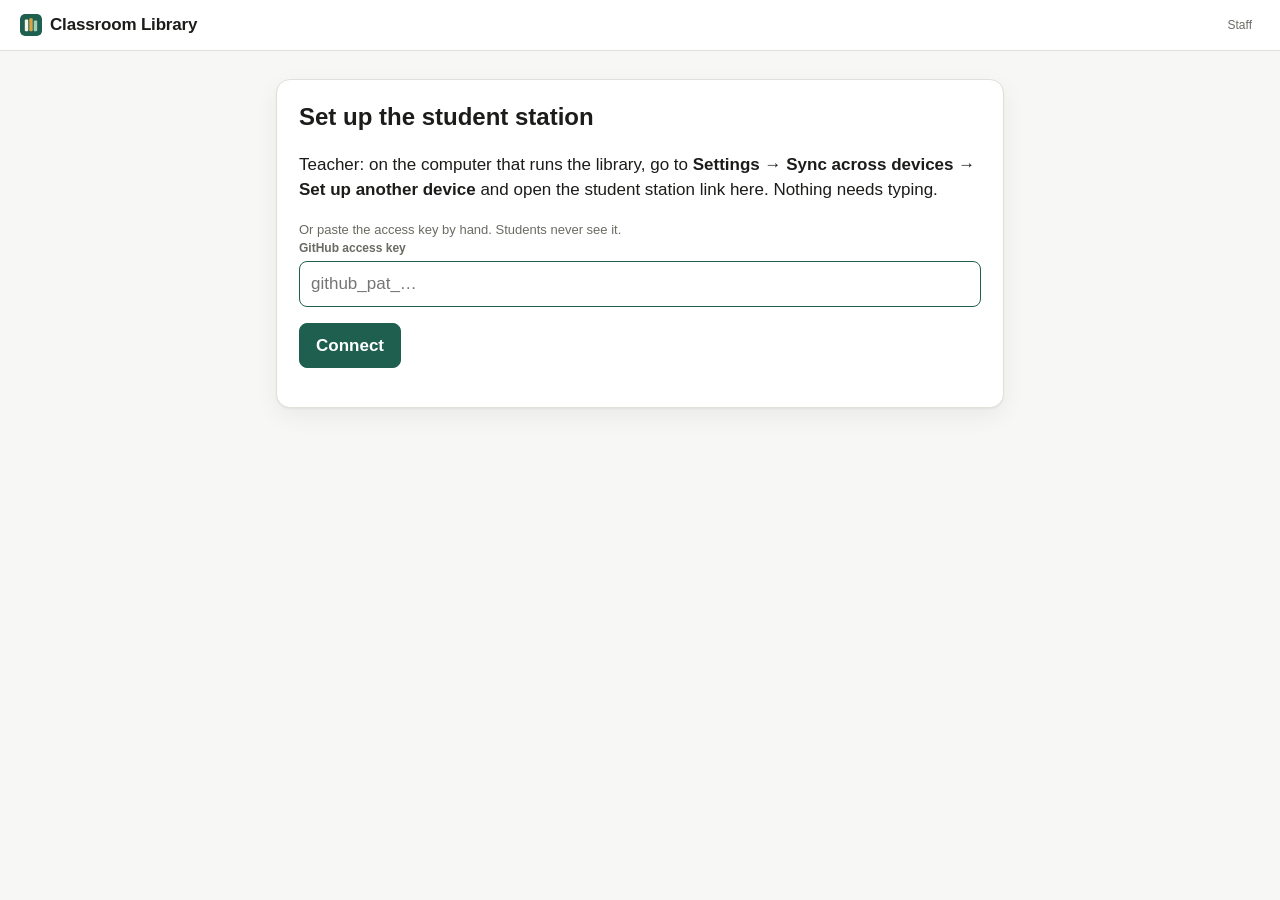
==== commit 187a19d4: "An icon, a home-screen app, and a class added in one paste An actual icon. icons/icon.svg is books o" ====
--- a/student/index.html
+++ b/student/index.html
@@ -5,14 +5,21 @@
 <meta name="viewport" content="width=device-width, initial-scale=1">
 <title>Library</title>
 <!-- Bump ?v= on every release, in step with ../index.html. -->
-<link rel="stylesheet" href="../styles.css?v=54">
-<link rel="stylesheet" href="../kiosk.css?v=54">
-<link rel="icon" href="data:image/svg+xml,<svg xmlns='http://www.w3.org/2000/svg' viewBox='0 0 100 100'><text y='.9em' font-size='90'>📚</text></svg>">
+<link rel="stylesheet" href="../styles.css?v=57">
+<link rel="stylesheet" href="../kiosk.css?v=57">
+<link rel="icon" href="../icons/favicon.svg?v=57" type="image/svg+xml">
+<link rel="alternate icon" href="../icons/favicon-32.png?v=57" sizes="32x32">
+<link rel="apple-touch-icon" href="../icons/apple-touch-icon.png?v=57">
+<link rel="manifest" href="manifest.webmanifest?v=57">
+<meta name="theme-color" content="#1f5f4f">
+<meta name="apple-mobile-web-app-capable" content="yes">
+<meta name="apple-mobile-web-app-title" content="Library">
+<meta name="apple-mobile-web-app-status-bar-style" content="black-translucent">
 </head>
 <body class="kiosk">
 
 <header class="k-bar">
-  <div class="brand"><span class="brand-mark" aria-hidden="true">📚</span> <span id="brand-name">Library</span></div>
+  <div class="brand"><img class="brand-mark" src="../icons/favicon.svg?v=57" alt="" width="22" height="22"> <span id="brand-name">Library</span></div>
   <span id="sync-pill" class="sync-pill" hidden></span>
   <button type="button" id="staff-link" class="staff-link">Staff</button>
 </header>
@@ -21,12 +28,13 @@
 
 <div id="toasts" class="toasts" aria-live="polite"></div>
 
-<script src="../js/config.js?v=54"></script>
-<script src="../js/util.js?v=54"></script>
-<script src="../js/store.js?v=54"></script>
-<script src="../js/genre-art.js?v=54"></script>
-<script src="../js/sync.js?v=54"></script>
-<script src="../js/accounts.js?v=54"></script>
-<script src="../js/kiosk.js?v=54"></script>
+<script src="../js/config.js?v=57"></script>
+<script src="../js/util.js?v=57"></script>
+<script src="../js/store.js?v=57"></script>
+<script src="../js/genre-art.js?v=57"></script>
+<script src="../js/sync.js?v=57"></script>
+<script src="../js/accounts.js?v=57"></script>
+<script src="../js/pwa.js?v=57"></script>
+<script src="../js/kiosk.js?v=57"></script>
 </body>
 </html>
--- a/styles.css
+++ b/styles.css
@@ -76,7 +76,7 @@
 }
 
 .brand { display: flex; align-items: center; gap: 8px; font-weight: 650; letter-spacing: -.01em; }
-.brand-mark { font-size: 20px; }
+.brand-mark { width: 22px; height: 22px; border-radius: 5px; display: block; flex: none; }
 
 .tabs { display: flex; gap: 2px; flex-wrap: wrap; }
 
@@ -322,6 +322,9 @@
   border-radius: 8px;
 }
 .field input:focus, .field select:focus, .field textarea:focus { outline: none; border-color: var(--accent); }
+/* A pasted class list is read down the column, so it wants a fixed pitch and
+   no resizing sideways out of the dialog. */
+.field textarea { font-family: var(--mono); font-size: 13px; line-height: 1.5; resize: vertical; }
 .patron-input { font-size: 17px !important; }
 
 .suggest {
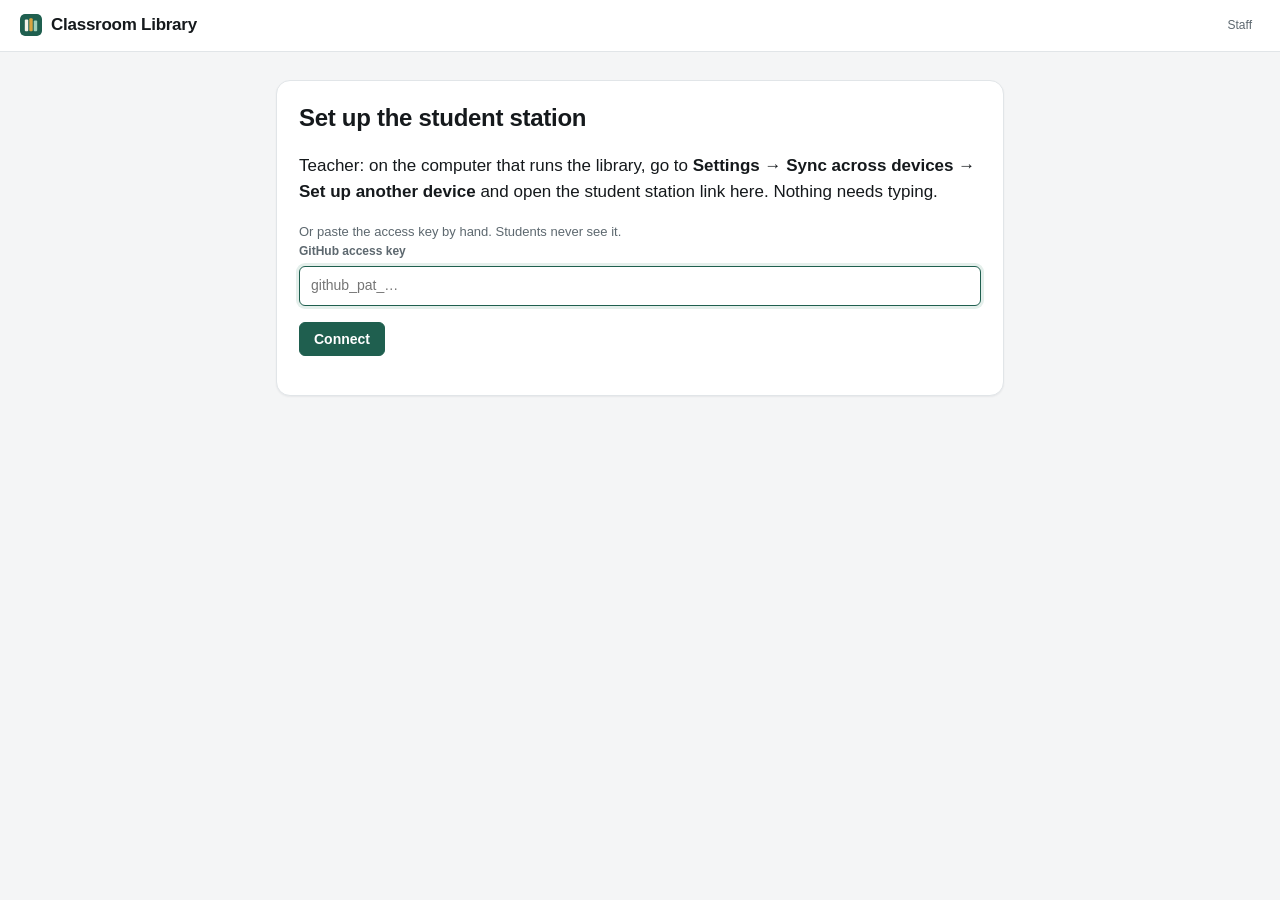
==== commit fe48fbb1: "A layout that looks like library software Every screen now opens the same way: its name, how much of" ====
--- a/student/index.html
+++ b/student/index.html
@@ -5,12 +5,12 @@
 <meta name="viewport" content="width=device-width, initial-scale=1">
 <title>Library</title>
 <!-- Bump ?v= on every release, in step with ../index.html. -->
-<link rel="stylesheet" href="../styles.css?v=57">
-<link rel="stylesheet" href="../kiosk.css?v=57">
-<link rel="icon" href="../icons/favicon.svg?v=57" type="image/svg+xml">
-<link rel="alternate icon" href="../icons/favicon-32.png?v=57" sizes="32x32">
-<link rel="apple-touch-icon" href="../icons/apple-touch-icon.png?v=57">
-<link rel="manifest" href="manifest.webmanifest?v=57">
+<link rel="stylesheet" href="../styles.css?v=58">
+<link rel="stylesheet" href="../kiosk.css?v=58">
+<link rel="icon" href="../icons/favicon.svg?v=58" type="image/svg+xml">
+<link rel="alternate icon" href="../icons/favicon-32.png?v=58" sizes="32x32">
+<link rel="apple-touch-icon" href="../icons/apple-touch-icon.png?v=58">
+<link rel="manifest" href="manifest.webmanifest?v=58">
 <meta name="theme-color" content="#1f5f4f">
 <meta name="apple-mobile-web-app-capable" content="yes">
 <meta name="apple-mobile-web-app-title" content="Library">
@@ -19,7 +19,7 @@
 <body class="kiosk">
 
 <header class="k-bar">
-  <div class="brand"><img class="brand-mark" src="../icons/favicon.svg?v=57" alt="" width="22" height="22"> <span id="brand-name">Library</span></div>
+  <div class="brand"><img class="brand-mark" src="../icons/favicon.svg?v=58" alt="" width="22" height="22"> <span id="brand-name">Library</span></div>
   <span id="sync-pill" class="sync-pill" hidden></span>
   <button type="button" id="staff-link" class="staff-link">Staff</button>
 </header>
@@ -28,13 +28,13 @@
 
 <div id="toasts" class="toasts" aria-live="polite"></div>
 
-<script src="../js/config.js?v=57"></script>
-<script src="../js/util.js?v=57"></script>
-<script src="../js/store.js?v=57"></script>
-<script src="../js/genre-art.js?v=57"></script>
-<script src="../js/sync.js?v=57"></script>
-<script src="../js/accounts.js?v=57"></script>
-<script src="../js/pwa.js?v=57"></script>
-<script src="../js/kiosk.js?v=57"></script>
+<script src="../js/config.js?v=58"></script>
+<script src="../js/util.js?v=58"></script>
+<script src="../js/store.js?v=58"></script>
+<script src="../js/genre-art.js?v=58"></script>
+<script src="../js/sync.js?v=58"></script>
+<script src="../js/accounts.js?v=58"></script>
+<script src="../js/pwa.js?v=58"></script>
+<script src="../js/kiosk.js?v=58"></script>
 </body>
 </html>
--- a/styles.css
+++ b/styles.css
@@ -4,46 +4,58 @@
    --------------------------------------------------------------- */
 
 :root {
-  --bg: #f7f7f5;
+  --bg: #f4f5f6;
   --surface: #ffffff;
-  --surface-2: #f1f1ee;
-  --border: #e0e0da;
-  --border-strong: #c9c9c1;
-  --text: #1c1c1a;
-  --text-muted: #6b6b64;
+  --surface-2: #eceff1;
+  /* A third step, barely off the surface: table headings and resting panels
+     need to read as "not the page, not a card" without another border. */
+  --surface-3: #f7f8f9;
+  --border: #e1e5e8;
+  --border-strong: #c3cace;
+  --text: #15191c;
+  --text-muted: #5d686f;
   --accent: #1f5f4f;
   --accent-text: #ffffff;
-  --accent-soft: #e3efeb;
+  --accent-soft: #e4efeb;
+  --accent-line: #2f7a66;
   --ok: #1f6b45;
-  --ok-soft: #e2f0e8;
+  --ok-soft: #e3f0e9;
   --warn: #8a5a10;
   --warn-soft: #f7ecd9;
   --danger: #a32b26;
-  --danger-soft: #f8e3e2;
-  --shadow: 0 1px 2px rgba(0,0,0,.05), 0 8px 24px rgba(0,0,0,.06);
-  --radius: 10px;
+  --danger-soft: #f8e4e3;
+  /* Flat by default. A drop shadow marks something floating above the page —
+     a dialog, a menu, a toast — and nothing else, so the ones that float
+     actually read as floating. */
+  --shadow: 0 1px 2px rgba(17,24,28,.06);
+  --shadow-pop: 0 16px 44px rgba(17,24,28,.18), 0 2px 6px rgba(17,24,28,.08);
+  --radius: 8px;
+  --radius-sm: 6px;
   --mono: ui-monospace, SFMono-Regular, "SF Mono", Menlo, Consolas, monospace;
 }
 
 @media (prefers-color-scheme: dark) {
   :root {
-    --bg: #16181a;
-    --surface: #1e2124;
-    --surface-2: #26292d;
-    --border: #33383d;
-    --border-strong: #454b52;
-    --text: #e9eaec;
-    --text-muted: #9aa1a8;
+    --bg: #121517;
+    --surface: #1a1e21;
+    --surface-2: #272c31;
+    --surface-3: #1f2328;
+    --border: #2e343a;
+    --border-strong: #454c53;
+    --text: #e8eaec;
+    --text-muted: #98a2aa;
     --accent: #58b79b;
-    --accent-text: #10231e;
-    --accent-soft: #1d3630;
+    --accent-text: #0d211c;
+    --accent-soft: #1b322c;
+    --accent-line: #58b79b;
     --ok: #6cc295;
     --ok-soft: #1c3329;
     --warn: #e0b26a;
     --warn-soft: #362c1a;
     --danger: #f08a83;
     --danger-soft: #3a2321;
-    --shadow: 0 1px 2px rgba(0,0,0,.4), 0 8px 24px rgba(0,0,0,.3);
+    --shadow: 0 1px 2px rgba(0,0,0,.45);
+    --shadow-pop: 0 18px 48px rgba(0,0,0,.6), 0 2px 6px rgba(0,0,0,.4);
   }
 }
 
@@ -53,46 +65,86 @@
   margin: 0;
   background: var(--bg);
   color: var(--text);
-  font: 15px/1.5 -apple-system, BlinkMacSystemFont, "Segoe UI", Roboto, Helvetica, Arial, sans-serif;
+  font: 15px/1.55 -apple-system, BlinkMacSystemFont, "Segoe UI", Roboto, Helvetica, Arial, sans-serif;
   -webkit-font-smoothing: antialiased;
-}
-
-h1, h2, h3 { line-height: 1.25; }
+  text-rendering: optimizeLegibility;
+}
+
+h1, h2, h3 { line-height: 1.25; letter-spacing: -.012em; font-weight: 650; }
 a { color: var(--accent); }
 
+/* Figures that sit in a column — a table, a tally, a date — line up only if
+   every digit is the same width. Prose keeps the proportional default. */
+.table, .tile strong, .shelf-tally, .stat-inline, .mono, .page-sub,
+.recent-time, .lc-num, .sl-num { font-variant-numeric: tabular-nums; }
+
 /* ---------------- top bar ---------------- */
 
+/* Two tiers: who this is and how it is doing on top, where to go beneath.
+   One row with everything in it read as a pile of controls; split, the eye
+   has a left edge for identity and a right edge for status. */
 .topbar {
   position: sticky;
   top: 0;
   z-index: 20;
-  display: flex;
-  align-items: center;
-  gap: 24px;
-  flex-wrap: wrap;
-  padding: 10px 20px;
   background: var(--surface);
   border-bottom: 1px solid var(--border);
 }
 
-.brand { display: flex; align-items: center; gap: 8px; font-weight: 650; letter-spacing: -.01em; }
+.topbar-main {
+  display: flex;
+  align-items: center;
+  gap: 10px;
+  height: 52px;
+  padding: 0 24px;
+}
+
+.brand {
+  display: flex;
+  align-items: center;
+  gap: 9px;
+  min-width: 0;
+  font-weight: 650;
+  letter-spacing: -.015em;
+}
+/* Only in the teacher's bar. The station's bar spaces its three items out
+   itself, and an auto margin here would drag its status pill to the far side. */
+.topbar-main .brand { margin-right: auto; }
+.brand > span { overflow: hidden; text-overflow: ellipsis; white-space: nowrap; }
 .brand-mark { width: 22px; height: 22px; border-radius: 5px; display: block; flex: none; }
 
-.tabs { display: flex; gap: 2px; flex-wrap: wrap; }
+/* Underlined rather than pilled. A pill looks like a button that can be
+   pressed anywhere; an underline says "this is the page you are on". */
+.tabs {
+  display: flex;
+  gap: 0;
+  padding: 0 24px;
+  overflow-x: auto;
+  scrollbar-width: none;
+  scroll-snap-type: x proximity;
+}
+.tabs::-webkit-scrollbar { display: none; }
 
 .tab {
   appearance: none;
   border: 0;
+  border-bottom: 2px solid transparent;
   background: none;
   color: var(--text-muted);
   font: inherit;
+  font-size: 14px;
   font-weight: 550;
-  padding: 7px 12px;
-  border-radius: 8px;
+  height: 40px;
+  padding: 0 1px;
+  margin-right: 24px;
+  flex: 0 0 auto;
+  scroll-snap-align: start;
+  white-space: nowrap;
   cursor: pointer;
 }
-.tab:hover { background: var(--surface-2); color: var(--text); }
-.tab.active { background: var(--accent-soft); color: var(--accent); }
+.tab:last-of-type { margin-right: 0; }
+.tab:hover { color: var(--text); }
+.tab.active { color: var(--text); border-bottom-color: var(--accent-line); }
 .tab:focus-visible, .btn:focus-visible, .chip:focus-visible, .link:focus-visible, .pick:focus-visible {
   outline: 2px solid var(--accent);
   outline-offset: 2px;
@@ -100,15 +152,17 @@
 
 .pill {
   display: inline-block;
-  min-width: 18px;
-  padding: 1px 6px;
-  margin-left: 4px;
+  min-width: 17px;
+  padding: 0 5px;
+  margin-left: 5px;
   border-radius: 999px;
   background: var(--accent);
   color: var(--accent-text);
-  font-size: 11px;
+  font-size: 10.5px;
+  line-height: 16px;
   font-weight: 700;
   text-align: center;
+  vertical-align: 1px;
 }
 
 /* ---------------- sync status ---------------- */
@@ -156,8 +210,21 @@
   cursor: pointer;
 }
 .who:hover { color: var(--text); border-color: var(--border-strong); }
-.sign-in { max-width: 420px; margin: 8vh auto 0; }
-.sign-in h2 { margin: 0 0 18px; font-size: 20px; }
+/* The first thing anyone sees. One panel, the library's own mark above its
+   own name, and nothing else on the page to look at. */
+.sign-in { max-width: 400px; margin: 8vh auto 0; }
+.sign-in-card {
+  background: var(--surface);
+  border: 1px solid var(--border);
+  border-radius: 12px;
+  box-shadow: var(--shadow);
+  padding: 26px 26px 24px;
+}
+.sign-in-mark { display: block; width: 34px; height: 34px; border-radius: 8px; margin-bottom: 14px; }
+.sign-in h2 { margin: 0 0 2px; font-size: 20px; letter-spacing: -.02em; }
+.sign-in form > p:first-child { margin: 0 0 18px; font-size: 14px; color: var(--text-muted); }
+.sign-in form > p:first-child strong { color: var(--text); }
+.sign-in .actions { margin-top: 18px; }
 .station-lock h2 { margin-top: 24px; }
 /* Present for a password manager to read, invisible to everyone else. */
 .sr-only {
@@ -180,61 +247,135 @@
 
 /* ---------------- layout ---------------- */
 
-.view { padding: 24px 20px 80px; }
+.view { padding: 26px 24px 96px; }
 .view:focus { outline: none; }
-.pane { max-width: 1080px; margin: 0 auto; }
-.pane.narrow { max-width: 620px; }
+.pane { max-width: 1120px; margin: 0 auto; }
+.pane.narrow { max-width: 680px; }
 .spacer { flex: 1; }
 
+/* Every screen opens the same way: what it is, how much of it there is, and
+   the one or two things you came here to do. */
+.page-head {
+  display: flex;
+  align-items: flex-end;
+  justify-content: space-between;
+  gap: 14px 24px;
+  flex-wrap: wrap;
+  padding-bottom: 16px;
+  margin-bottom: 22px;
+  border-bottom: 1px solid var(--border);
+}
+.page-head h1 { margin: 0; font-size: 22px; font-weight: 650; letter-spacing: -.022em; }
+.page-sub { margin: 5px 0 0; font-size: 13px; color: var(--text-muted); }
+.page-sub .danger { font-weight: 650; }
+.page-actions { display: flex; gap: 8px; flex-wrap: wrap; align-items: center; }
+
 .section-title {
-  font-size: 13px;
+  font-size: 11.5px;
   text-transform: uppercase;
-  letter-spacing: .06em;
+  letter-spacing: .07em;
+  font-weight: 700;
   color: var(--text-muted);
-  margin: 28px 0 10px;
+  margin: 30px 0 10px;
   display: flex;
   align-items: center;
   gap: 10px;
 }
+.page-head + .section-title { margin-top: 4px; }
+/* A button sharing a line with a heading is a smaller thing than one in a row
+   of its own, and needs an edge to be read as a button at all. */
+.section-title .btn { padding: 4px 10px; font-size: 12.5px; }
+.section-title .btn-quiet { border-color: var(--border); }
+
+/* A quiet button is quiet because something louder is beside it. On its own,
+   or in a strip of controls, it still has to look pressable. */
+.toolbar .btn-quiet { border-color: var(--border); }
+.actions > .btn-quiet:only-child { border-color: var(--border-strong); color: var(--text); }
 
 /* ---------------- circulation desk ---------------- */
 
-.scan-wrap { max-width: 640px; margin: 12px auto 20px; text-align: center; }
+/* The desk, at the width a laptop actually has: the working column where the
+   scanning and the deciding happen, and a rail that answers "how are we
+   doing" without anyone having to leave the screen. Below 980px the rail
+   falls underneath, which is also the order it should be read in. */
+.desk { display: grid; gap: 30px; grid-template-columns: minmax(0, 1fr); }
+@media (min-width: 980px) {
+  .desk { grid-template-columns: minmax(0, 1fr) 290px; align-items: start; }
+  .desk-side { position: sticky; top: 118px; }
+}
+.desk-side { display: flex; flex-direction: column; gap: 24px; }
+.desk-side .recent { max-width: none; margin: 0; }
+.desk-side .section-title { margin-top: 0; }
+
+/* The figures in the rail: label left, number right, one hairline between
+   each — a ledger rather than a row of coloured boxes. */
+.glance {
+  margin: 0;
+  background: var(--surface);
+  border: 1px solid var(--border);
+  border-radius: var(--radius);
+  overflow: hidden;
+}
+.glance > div {
+  display: flex;
+  align-items: baseline;
+  justify-content: space-between;
+  gap: 12px;
+  padding: 9px 14px;
+  border-bottom: 1px solid var(--border);
+}
+.glance > div:last-child { border-bottom: 0; }
+.glance dt { font-size: 12.5px; color: var(--text-muted); }
+.glance dd { margin: 0; font-size: 15px; font-weight: 650; font-variant-numeric: tabular-nums; }
+.glance dd.danger { color: var(--danger); }
+
+.scan-wrap { max-width: 620px; margin: 0 auto 22px; text-align: center; }
 .scan-label { display: block; font-size: 13px; color: var(--text-muted); margin-bottom: 8px; }
 
 .scan {
   width: 100%;
-  padding: 16px 18px;
-  font-size: 20px;
+  padding: 15px 16px;
+  font-size: 19px;
   font-family: var(--mono);
   color: var(--text);
   background: var(--surface);
-  border: 2px solid var(--border-strong);
+  border: 1px solid var(--border-strong);
   border-radius: var(--radius);
   box-shadow: var(--shadow);
 }
-.scan:focus { outline: none; border-color: var(--accent); }
+.scan::placeholder { color: var(--text-muted); opacity: .7; }
+.scan:focus { outline: none; border-color: var(--accent); box-shadow: 0 0 0 3px var(--accent-soft); }
 
 .hint { font-size: 13px; color: var(--text-muted); margin: 8px 0 0; }
 .hint a { color: var(--accent); }
 
-.circ-panel { max-width: 640px; margin: 0 auto; }
-
-.empty-desk { text-align: center; color: var(--text-muted); padding: 32px 0; }
-.empty-desk-icon { font-size: 40px; margin: 0 0 8px; opacity: .6; }
+.circ-panel { max-width: 620px; margin: 0 auto; }
+
+/* Resting, not empty: a bordered field with the shape of the thing it is
+   waiting for, rather than a sentence floating in the middle of nothing. */
+.empty-desk {
+  text-align: center;
+  color: var(--text-muted);
+  padding: 44px 20px;
+  background: var(--surface-3);
+  border: 1px dashed var(--border-strong);
+  border-radius: var(--radius);
+}
+.empty-desk-icon { color: var(--border-strong); margin: 0 0 12px; line-height: 0; }
+.empty-desk p { margin: 0; }
 
 .card {
   background: var(--surface);
   border: 1px solid var(--border);
   border-radius: var(--radius);
   box-shadow: var(--shadow);
-  padding: 18px;
+  padding: 20px;
 }
 .card-danger { border-color: var(--danger); }
-.card-title { margin: 0 0 12px; font-size: 15px; }
-
-.item-head { display: flex; gap: 14px; align-items: flex-start; }
-.item-title { margin: 0 0 2px; font-size: 19px; letter-spacing: -.01em; }
+.card-title { margin: 0 0 12px; font-size: 13px; font-weight: 700; text-transform: uppercase; letter-spacing: .06em; color: var(--text-muted); }
+
+.item-head { display: flex; gap: 16px; align-items: flex-start; }
+.item-title { margin: 0 0 2px; font-size: 19px; letter-spacing: -.018em; }
 .item-sub { margin: 0; color: var(--text-muted); }
 .item-meta { margin: 6px 0 0; font-size: 12px; color: var(--text-muted); }
 
@@ -263,8 +404,9 @@
   display: inline-block;
   padding: 2px 9px;
   border-radius: 999px;
-  font-size: 12px;
+  font-size: 11.5px;
   font-weight: 650;
+  letter-spacing: .005em;
   white-space: nowrap;
 }
 .badge-ok { background: var(--ok-soft); color: var(--ok); }
@@ -275,19 +417,26 @@
 
 .btn {
   appearance: none;
+  display: inline-flex;
+  align-items: center;
+  justify-content: center;
+  gap: 6px;
   font: inherit;
+  font-size: 14px;
   font-weight: 550;
-  padding: 9px 16px;
-  border-radius: 8px;
+  line-height: 1.3;
+  padding: 7px 14px;
+  border-radius: var(--radius-sm);
   border: 1px solid var(--border-strong);
   background: var(--surface);
   color: var(--text);
+  white-space: nowrap;
   cursor: pointer;
 }
 .btn:hover:not(:disabled) { background: var(--surface-2); }
 .btn:disabled { opacity: .45; cursor: not-allowed; }
 .btn-primary { background: var(--accent); border-color: var(--accent); color: var(--accent-text); }
-.btn-primary:hover:not(:disabled) { filter: brightness(1.08); background: var(--accent); }
+.btn-primary:hover:not(:disabled) { filter: brightness(1.1); background: var(--accent); }
 .btn-quiet { border-color: transparent; background: none; color: var(--text-muted); }
 .btn-quiet:hover:not(:disabled) { background: var(--surface-2); color: var(--text); }
 .btn-danger { border-color: var(--danger); color: var(--danger); background: none; }
@@ -311,17 +460,22 @@
 .checkout-row { position: relative; margin-top: 16px; }
 
 .field { display: block; }
-.field > span { display: block; font-size: 12px; font-weight: 600; color: var(--text-muted); margin-bottom: 4px; }
+.field > span { display: block; font-size: 12px; font-weight: 600; color: var(--text-muted); margin-bottom: 5px; }
 .field input, .field select, .field textarea {
   width: 100%;
-  padding: 9px 11px;
+  padding: 8px 11px;
   font: inherit;
+  font-size: 14px;
   color: var(--text);
   background: var(--surface);
   border: 1px solid var(--border-strong);
-  border-radius: 8px;
-}
-.field input:focus, .field select:focus, .field textarea:focus { outline: none; border-color: var(--accent); }
+  border-radius: var(--radius-sm);
+}
+.field input:focus, .field select:focus, .field textarea:focus {
+  outline: none;
+  border-color: var(--accent);
+  box-shadow: 0 0 0 3px var(--accent-soft);
+}
 /* A pasted class list is read down the column, so it wants a fixed pitch and
    no resizing sideways out of the dialog. */
 .field textarea { font-family: var(--mono); font-size: 13px; line-height: 1.5; resize: vertical; }
@@ -337,8 +491,8 @@
   list-style: none;
   background: var(--surface);
   border: 1px solid var(--border-strong);
-  border-radius: 8px;
-  box-shadow: var(--shadow);
+  border-radius: var(--radius);
+  box-shadow: var(--shadow-pop);
   max-height: 260px;
   overflow: auto;
 }
@@ -353,53 +507,90 @@
 .suggest li:hover, .suggest li.active { background: var(--accent-soft); color: var(--accent); }
 .suggest li.create { border-top: 1px solid var(--border); margin-top: 4px; padding-top: 10px; }
 
-/* recent activity */
-.recent { max-width: 640px; margin: 0 auto; }
-.recent-list { list-style: none; margin: 0; padding: 0; font-size: 13px; }
+/* recent activity — two lines per entry so it reads the same in the desk's
+   narrow rail as it would across the page: what happened and when on top,
+   which book and whose on the line beneath. */
+.recent { max-width: 620px; margin: 0 auto; }
+.recent-list { list-style: none; margin: 0; padding: 0; }
 .recent-list li {
-  display: flex;
-  gap: 8px;
-  align-items: baseline;
-  padding: 7px 2px;
+  display: grid;
+  grid-template-columns: minmax(0, 1fr) auto;
+  column-gap: 10px;
+  padding: 10px 0;
   border-bottom: 1px solid var(--border);
 }
-.recent-verb { font-weight: 650; flex: none; }
+.recent-list li:last-child { border-bottom: 0; }
+.recent-verb { font-size: 10.5px; font-weight: 700; text-transform: uppercase; letter-spacing: .07em; }
 .recent-verb.checkout { color: var(--accent); }
 .recent-verb.checkin { color: var(--ok); }
 .recent-verb.renew { color: var(--warn); }
-.recent-what { font-weight: 550; }
-.recent-list .time { margin-left: auto; flex: none; }
-.recent-list .link { flex: none; font-size: 12px; }
+.recent-time { grid-column: 2; grid-row: 1; text-align: right; font-size: 11px; color: var(--text-muted); }
+.recent-what { grid-column: 1; font-weight: 600; font-size: 13.5px; margin-top: 1px; }
+.recent-who { grid-column: 1; font-size: 12px; color: var(--text-muted); }
+.recent-undo { grid-column: 2; grid-row: 2 / span 2; align-self: center; font-size: 12px; }
 
 /* ---------------- tables & toolbars ---------------- */
 
-.toolbar { display: flex; gap: 10px; align-items: center; flex-wrap: wrap; margin-bottom: 8px; }
+/* Narrowing the list on the left, acting on it on the right, both inside one
+   bordered strip that belongs to the table below it. Loose controls floating
+   over the page background was the single scrappiest thing on these screens. */
+.toolbar {
+  display: flex;
+  gap: 8px;
+  align-items: center;
+  flex-wrap: wrap;
+  margin-bottom: 14px;
+  padding: 10px 12px;
+  background: var(--surface);
+  border: 1px solid var(--border);
+  border-radius: var(--radius);
+}
 
 .search {
-  flex: 1 1 260px;
-  min-width: 200px;
-  padding: 10px 12px;
+  flex: 1 1 240px;
+  min-width: 180px;
+  padding: 8px 11px;
   font: inherit;
+  font-size: 14px;
   color: var(--text);
   background: var(--surface);
   border: 1px solid var(--border-strong);
-  border-radius: 8px;
-}
-.search:focus { outline: none; border-color: var(--accent); }
-
-.chips { display: flex; gap: 4px; }
+  border-radius: var(--radius-sm);
+}
+.search:focus { outline: none; border-color: var(--accent); box-shadow: 0 0 0 3px var(--accent-soft); }
+
+/* One segmented control, not five loose pills. On a phone the five of them
+   are wider than the screen, so the strip scrolls inside its own edge rather
+   than pushing the last one out through the side of the toolbar. */
+.chips {
+  display: flex;
+  gap: 0;
+  flex: 0 1 auto;
+  min-width: 0;
+  border: 1px solid var(--border-strong);
+  border-radius: var(--radius-sm);
+  overflow-x: auto;
+  scrollbar-width: none;
+}
+.chips::-webkit-scrollbar { display: none; }
 .chip {
   appearance: none;
   font: inherit;
   font-size: 13px;
+  font-weight: 550;
   padding: 7px 11px;
-  border-radius: 999px;
-  border: 1px solid var(--border);
+  border: 0;
+  border-left: 1px solid var(--border-strong);
+  border-radius: 0;
   background: var(--surface);
   color: var(--text-muted);
+  white-space: nowrap;
   cursor: pointer;
 }
-.chip.active { background: var(--accent-soft); border-color: var(--accent-soft); color: var(--accent); font-weight: 600; }
+.chip { flex: 0 0 auto; }
+.chip:first-child { border-left: 0; }
+.chip:hover:not(.active) { background: var(--surface-2); color: var(--text); }
+.chip.active { background: var(--accent-soft); color: var(--accent); font-weight: 650; }
 
 .table {
   width: 100%;
@@ -408,23 +599,30 @@
   border: 1px solid var(--border);
   border-radius: var(--radius);
   overflow: hidden;
-  margin-top: 8px;
+  margin-top: 0;
 }
 .table th {
   text-align: left;
   font-size: 11px;
   text-transform: uppercase;
-  letter-spacing: .05em;
+  letter-spacing: .06em;
+  font-weight: 700;
   color: var(--text-muted);
-  padding: 10px 12px;
+  padding: 9px 14px;
   border-bottom: 1px solid var(--border);
-  background: var(--surface-2);
-}
-.table td { padding: 10px 12px; border-bottom: 1px solid var(--border); vertical-align: middle; }
+  background: var(--surface-3);
+}
+.table td { padding: 11px 14px; border-bottom: 1px solid var(--border); vertical-align: middle; }
 .table tr:last-child td { border-bottom: 0; }
-.table tbody tr:hover { background: var(--surface-2); }
-
+.table tbody tr:hover { background: var(--surface-3); }
+
+/* Quiet until pointed at. A column of red "Delete"s down the side of every
+   row shouts about the one thing nobody came here to do. */
 .row-actions { display: flex; gap: 12px; white-space: nowrap; font-size: 13px; }
+.row-actions .link { color: var(--text-muted); font-weight: 550; }
+.row-actions .link:hover { color: var(--accent); text-decoration: none; }
+.row-actions .link.danger { color: var(--text-muted); }
+.row-actions .link.danger:hover { color: var(--danger); }
 /* Inside a table the cell must stay a table-cell, or the row loses its alignment. */
 td.row-actions { display: table-cell; vertical-align: middle; }
 td.row-actions .link + .link { margin-left: 12px; }
@@ -439,10 +637,11 @@
   text-align: center;
   color: var(--text-muted);
   padding: 48px 20px;
-  background: var(--surface);
+  background: var(--surface-3);
   border: 1px dashed var(--border-strong);
   border-radius: var(--radius);
 }
+.empty p { margin: 0; }
 .empty .btn { margin-top: 12px; }
 
 .pick-list { list-style: none; margin: 0; padding: 0; }
@@ -514,24 +713,53 @@
 
 /* ---------------- reports ---------------- */
 
-.tiles { display: grid; grid-template-columns: repeat(auto-fit, minmax(130px, 1fr)); gap: 10px; }
+/* auto-fill, not auto-fit: a short last row keeps the column width of the
+   rows above it and lines up under them, instead of three figures stretched
+   across the whole page. */
+.tiles { display: grid; grid-template-columns: repeat(auto-fill, minmax(158px, 1fr)); gap: 10px; }
 .tile {
   background: var(--surface);
   border: 1px solid var(--border);
   border-radius: var(--radius);
-  padding: 14px 16px;
+  padding: 13px 15px 14px;
   display: flex;
   flex-direction: column;
-  gap: 2px;
-}
-.tile strong { font-size: 26px; font-weight: 650; letter-spacing: -.02em; }
-.tile span { font-size: 12px; color: var(--text-muted); }
+  gap: 3px;
+}
+.tile strong { font-size: 25px; font-weight: 650; letter-spacing: -.025em; line-height: 1.1; }
+.tile span { font-size: 11px; font-weight: 650; text-transform: uppercase; letter-spacing: .055em; color: var(--text-muted); }
 .tile.danger strong { color: var(--danger); }
 /* Something to tidy rather than something wrong: amber, not red. */
 .tile.warn strong { color: var(--warn); }
 
-.rank { margin: 0; padding-left: 20px; }
-.rank li { display: flex; justify-content: space-between; gap: 12px; padding: 5px 0; border-bottom: 1px solid var(--border); }
+.rank {
+  margin: 0;
+  padding: 0;
+  list-style: none;
+  counter-reset: rank;
+  background: var(--surface);
+  border: 1px solid var(--border);
+  border-radius: var(--radius);
+  overflow: hidden;
+}
+.rank li {
+  display: grid;
+  grid-template-columns: 1.6em minmax(0, 1fr) auto;
+  align-items: baseline;
+  gap: 10px;
+  padding: 9px 14px;
+  border-bottom: 1px solid var(--border);
+}
+.rank li:last-child { border-bottom: 0; }
+/* The place in the ranking, which `display: flex` on the row had thrown away
+   along with the list marker. */
+.rank li::before {
+  counter-increment: rank;
+  content: counter(rank);
+  color: var(--text-muted);
+  font-size: 12px;
+  font-variant-numeric: tabular-nums;
+}
 
 .tag-list { list-style: none; display: flex; flex-wrap: wrap; gap: 6px; margin: 0; padding: 0; }
 .tag-list li { background: var(--surface); border: 1px solid var(--border); border-radius: 999px; padding: 4px 12px; font-size: 13px; }
@@ -539,26 +767,26 @@
 /* ---------------- modal ---------------- */
 
 #modal {
-  border: 0;
+  border: 1px solid var(--border);
   padding: 0;
-  border-radius: 14px;
+  border-radius: 12px;
   background: var(--surface);
   color: var(--text);
   width: min(640px, calc(100vw - 32px));
-  box-shadow: 0 24px 60px rgba(0,0,0,.28);
-}
-#modal::backdrop { background: rgba(0,0,0,.42); }
+  box-shadow: var(--shadow-pop);
+}
+#modal::backdrop { background: rgba(10,14,18,.5); }
 
 .modal-head {
   display: flex;
   align-items: center;
   justify-content: space-between;
   gap: 12px;
-  padding: 16px 18px;
+  padding: 15px 20px;
   border-bottom: 1px solid var(--border);
 }
-.modal-head h2 { margin: 0; font-size: 17px; }
-.modal-body { padding: 18px; max-height: 72vh; overflow: auto; }
+.modal-head h2 { margin: 0; font-size: 16px; letter-spacing: -.015em; }
+.modal-body { padding: 20px; max-height: 72vh; overflow: auto; }
 
 .icon-btn {
   appearance: none;
@@ -618,7 +846,7 @@
   border-radius: 999px;
   font-size: 14px;
   font-weight: 550;
-  box-shadow: var(--shadow);
+  box-shadow: var(--shadow-pop);
   max-width: min(520px, calc(100vw - 32px));
   animation: rise .18s ease-out;
 }
@@ -632,13 +860,13 @@
 /* ---------------- shelves ---------------- */
 
 .shelf-head { display: flex; align-items: flex-start; justify-content: space-between; gap: 16px; flex-wrap: wrap; margin-bottom: 8px; }
-.shelf-code { font-family: var(--mono); font-size: 34px; margin: 0; letter-spacing: -.01em; }
+.shelf-code { font-family: var(--mono); font-size: 30px; margin: 0; letter-spacing: -.015em; }
 .shelf-tally { display: flex; gap: 20px; }
 .shelf-tally div { display: flex; flex-direction: column; }
 .shelf-tally strong { font-size: 22px; font-weight: 650; }
 .shelf-tally span { font-size: 11px; color: var(--text-muted); }
 .scan-log tr.row-problem td { background: var(--danger-soft); }
-.stocktake { background: var(--surface); border: 1px solid var(--border); border-radius: var(--radius); padding: 14px 16px; margin-bottom: 12px; }
+.stocktake { background: var(--surface); border: 1px solid var(--border); border-radius: var(--radius); padding: 15px 16px; margin-bottom: 12px; }
 .stocktake-head { display: flex; justify-content: space-between; align-items: baseline; gap: 12px; }
 .bar { height: 8px; border-radius: 999px; background: var(--surface-2); overflow: hidden; margin: 8px 0 4px; }
 .bar span { display: block; height: 100%; background: var(--accent); border-radius: 999px; }
@@ -667,6 +895,11 @@
   cursor: pointer;
   white-space: nowrap;
 }
+
+/* A tally beside a heading — the shelf page, the stocktake — reads as a
+   figure first and a word second. */
+.shelf-tally strong, .stat-inline strong { letter-spacing: -.02em; }
+.shelf-tally span, .stat-inline span { text-transform: uppercase; letter-spacing: .055em; font-weight: 650; }
 .shelf-chip:hover { border-color: var(--accent); color: var(--accent); }
 
 /* A shelf card: the code carries across the room, the barcode is for the scanner. */
@@ -801,7 +1034,7 @@
 .print-area { display: none; }
 
 /* Who may do what, in Settings. */
-.person { border: 1px solid var(--border); border-radius: 10px; padding: 12px 14px; margin: 0 0 10px; }
+.person { border: 1px solid var(--border); border-radius: var(--radius); padding: 13px 15px; margin: 0 0 10px; background: var(--surface); }
 .person-head { display: flex; align-items: baseline; gap: 10px; flex-wrap: wrap; }
 .person-head .row-actions { margin-left: auto; }
 /* The genres a shelf holds, ticked. Same shape as the list of what a person
@@ -814,7 +1047,7 @@
 .tick { display: grid; grid-template-columns: auto 1fr; gap: 2px 8px; align-items: start; padding: 6px 0; }
 .tick input { margin: 2px 0 0; }
 .tick > span { grid-column: 2; }
-.tick-hint { font-size: 12px; color: var(--muted); line-height: 1.4; }
+.tick-hint { font-size: 12px; color: var(--text-muted); line-height: 1.4; }
 .tick-stuck { opacity: .7; }
 
 @page { size: letter; margin: 0.5in; }
@@ -963,30 +1196,27 @@
 
 /* ---------------- small screens ---------------- */
 
-@media (max-width: 640px) {
+@media (max-width: 760px) {
   .grid-2 { grid-template-columns: 1fr; }
-  .view { padding: 16px 12px 60px; }
-  .topbar { gap: 10px; padding: 8px 12px; }
-
-  /* Seven tabs wrapped onto two rows took a fifth of a phone screen before a
-     single book was visible. One row that scrolls sideways instead, with the
-     scrollbar hidden: the half-tab showing at the edge is the only hint
-     needed, and it bleeds to the screen edge so it does not look cut off. */
-  .tabs {
-    flex-wrap: nowrap;
-    overflow-x: auto;
-    scroll-snap-type: x proximity;
-    scrollbar-width: none;
-    margin: 0 -12px;
-    padding: 0 12px;
-  }
-  .tabs::-webkit-scrollbar { display: none; }
-  .tab { flex: 0 0 auto; scroll-snap-align: start; }
+  .view { padding: 18px 14px 72px; }
+  .topbar-main { height: 48px; padding: 0 14px; gap: 8px; }
+
+  /* The tab strip scrolls sideways at every width; on a phone it only needs
+     to bleed to the screen edge, so the half-tab showing there reads as more
+     to come rather than as something cut off. */
+  .tabs { padding: 0 14px; }
+  .tab { margin-right: 20px; }
+
+  /* The title, the count and the buttons stop competing for one line. */
+  .page-head { align-items: flex-start; gap: 12px; padding-bottom: 14px; margin-bottom: 18px; }
+  .page-head h1 { font-size: 20px; }
+  .page-actions { width: 100%; }
+  .toolbar { padding: 10px; }
 
   /* iOS zooms the whole page in when a field smaller than 16px is tapped, and
      never zooms back out — so a teacher ends up dragging the page around after
      every search. The body's 15px is below that line; on a phone it is not. */
-  .field input, .field select, .field textarea, .search input, .scan { font-size: 16px; }
+  .field input, .field select, .field textarea, .search, .scan { font-size: 16px; }
 
   /* A seven-column table crushed into 375px wraps one title onto six lines and
      the row stops being readable at all. Let the columns keep their natural
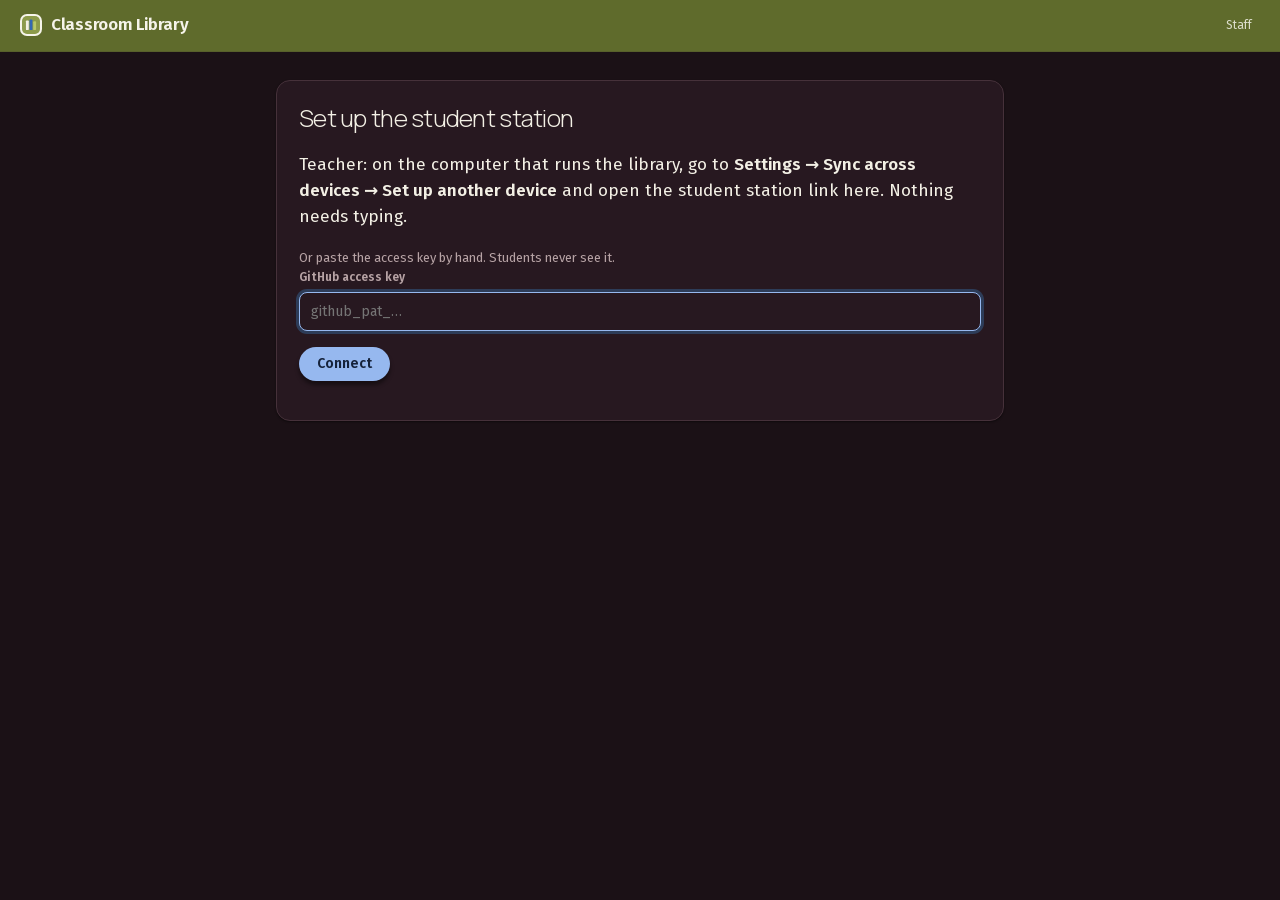
==== commit fdf20422: "The school's colours, after dark The app now wears Black Pine Circle's palette, the same one the yea" ====
--- a/student/index.html
+++ b/student/index.html
@@ -5,13 +5,13 @@
 <meta name="viewport" content="width=device-width, initial-scale=1">
 <title>Library</title>
 <!-- Bump ?v= on every release, in step with ../index.html. -->
-<link rel="stylesheet" href="../styles.css?v=58">
-<link rel="stylesheet" href="../kiosk.css?v=58">
-<link rel="icon" href="../icons/favicon.svg?v=58" type="image/svg+xml">
-<link rel="alternate icon" href="../icons/favicon-32.png?v=58" sizes="32x32">
-<link rel="apple-touch-icon" href="../icons/apple-touch-icon.png?v=58">
-<link rel="manifest" href="manifest.webmanifest?v=58">
-<meta name="theme-color" content="#1f5f4f">
+<link rel="stylesheet" href="../styles.css?v=59">
+<link rel="stylesheet" href="../kiosk.css?v=59">
+<link rel="icon" href="../icons/favicon.svg?v=59" type="image/svg+xml">
+<link rel="alternate icon" href="../icons/favicon-32.png?v=59" sizes="32x32">
+<link rel="apple-touch-icon" href="../icons/apple-touch-icon.png?v=59">
+<link rel="manifest" href="manifest.webmanifest?v=59">
+<meta name="theme-color" content="#5f6b2c">
 <meta name="apple-mobile-web-app-capable" content="yes">
 <meta name="apple-mobile-web-app-title" content="Library">
 <meta name="apple-mobile-web-app-status-bar-style" content="black-translucent">
@@ -19,7 +19,7 @@
 <body class="kiosk">
 
 <header class="k-bar">
-  <div class="brand"><img class="brand-mark" src="../icons/favicon.svg?v=58" alt="" width="22" height="22"> <span id="brand-name">Library</span></div>
+  <div class="brand"><img class="brand-mark" src="../icons/favicon.svg?v=59" alt="" width="22" height="22"> <span id="brand-name">Library</span></div>
   <span id="sync-pill" class="sync-pill" hidden></span>
   <button type="button" id="staff-link" class="staff-link">Staff</button>
 </header>
@@ -28,13 +28,13 @@
 
 <div id="toasts" class="toasts" aria-live="polite"></div>
 
-<script src="../js/config.js?v=58"></script>
-<script src="../js/util.js?v=58"></script>
-<script src="../js/store.js?v=58"></script>
-<script src="../js/genre-art.js?v=58"></script>
-<script src="../js/sync.js?v=58"></script>
-<script src="../js/accounts.js?v=58"></script>
-<script src="../js/pwa.js?v=58"></script>
-<script src="../js/kiosk.js?v=58"></script>
+<script src="../js/config.js?v=59"></script>
+<script src="../js/util.js?v=59"></script>
+<script src="../js/store.js?v=59"></script>
+<script src="../js/genre-art.js?v=59"></script>
+<script src="../js/sync.js?v=59"></script>
+<script src="../js/accounts.js?v=59"></script>
+<script src="../js/pwa.js?v=59"></script>
+<script src="../js/kiosk.js?v=59"></script>
 </body>
 </html>
--- a/styles.css
+++ b/styles.css
@@ -1,62 +1,201 @@
 /* ---------------------------------------------------------------
    Classroom Library — one stylesheet, no framework.
-   Light and dark are both first-class; every color is a token.
+   The look follows blackpinecircle.org, the same way the yearbook
+   help desk does: pale sage page, plum-brown text, an olive header
+   band, light Manrope headings over Fira Sans, and pill buttons in
+   the school's blue with a soft drop shadow.
+   Light and dark are both first-class; every colour is a token.
    --------------------------------------------------------------- */
 
+/* The school's typefaces, served from this repo rather than from Google.
+   The app has to work on a phone at the shelf with no signal, and the
+   service worker only caches what comes from our own origin — a webfont
+   fetched from fonts.gstatic.com would quietly fall back to the system
+   face every time the Wi-Fi drops. The ?v=1 is what makes the worker
+   treat them as immutable; bump it only if a font file itself changes.
+
+   Manrope is one variable file per subset covering every weight, so it is
+   declared once over a weight range rather than three times. */
+@font-face {
+  font-family: 'Manrope';
+  font-style: normal;
+  font-weight: 200 800;
+  font-display: swap;
+  src: url(fonts/manrope-latin.woff2?v=1) format('woff2');
+  unicode-range: U+0000-00FF, U+0131, U+0152-0153, U+02BB-02BC, U+02C6, U+02DA, U+02DC, U+0304, U+0308, U+0329, U+2000-206F, U+20AC, U+2122, U+2191, U+2193, U+2212, U+2215, U+FEFF, U+FFFD;
+}
+@font-face {
+  font-family: 'Manrope';
+  font-style: normal;
+  font-weight: 200 800;
+  font-display: swap;
+  src: url(fonts/manrope-latin-ext.woff2?v=1) format('woff2');
+  unicode-range: U+0100-02BA, U+02BD-02C5, U+02C7-02CC, U+02CE-02D7, U+02DD-02FF, U+0304, U+0308, U+0329, U+1D00-1DBF, U+1E00-1E9F, U+1EF2-1EFF, U+2020, U+20A0-20AB, U+20AD-20C0, U+2113, U+2C60-2C7F, U+A720-A7FF;
+}
+@font-face {
+  font-family: 'Fira Sans';
+  font-style: normal;
+  font-weight: 400;
+  font-display: swap;
+  src: url(fonts/fira-sans-400-latin.woff2?v=1) format('woff2');
+  unicode-range: U+0000-00FF, U+0131, U+0152-0153, U+02BB-02BC, U+02C6, U+02DA, U+02DC, U+0304, U+0308, U+0329, U+2000-206F, U+20AC, U+2122, U+2191, U+2193, U+2212, U+2215, U+FEFF, U+FFFD;
+}
+@font-face {
+  font-family: 'Fira Sans';
+  font-style: normal;
+  font-weight: 400;
+  font-display: swap;
+  src: url(fonts/fira-sans-400-latin-ext.woff2?v=1) format('woff2');
+  unicode-range: U+0100-02BA, U+02BD-02C5, U+02C7-02CC, U+02CE-02D7, U+02DD-02FF, U+0304, U+0308, U+0329, U+1D00-1DBF, U+1E00-1E9F, U+1EF2-1EFF, U+2020, U+20A0-20AB, U+20AD-20C0, U+2113, U+2C60-2C7F, U+A720-A7FF;
+}
+@font-face {
+  font-family: 'Fira Sans';
+  font-style: normal;
+  font-weight: 500;
+  font-display: swap;
+  src: url(fonts/fira-sans-500-latin.woff2?v=1) format('woff2');
+  unicode-range: U+0000-00FF, U+0131, U+0152-0153, U+02BB-02BC, U+02C6, U+02DA, U+02DC, U+0304, U+0308, U+0329, U+2000-206F, U+20AC, U+2122, U+2191, U+2193, U+2212, U+2215, U+FEFF, U+FFFD;
+}
+@font-face {
+  font-family: 'Fira Sans';
+  font-style: normal;
+  font-weight: 500;
+  font-display: swap;
+  src: url(fonts/fira-sans-500-latin-ext.woff2?v=1) format('woff2');
+  unicode-range: U+0100-02BA, U+02BD-02C5, U+02C7-02CC, U+02CE-02D7, U+02DD-02FF, U+0304, U+0308, U+0329, U+1D00-1DBF, U+1E00-1E9F, U+1EF2-1EFF, U+2020, U+20A0-20AB, U+20AD-20C0, U+2113, U+2C60-2C7F, U+A720-A7FF;
+}
+@font-face {
+  font-family: 'Fira Sans';
+  font-style: normal;
+  font-weight: 600;
+  font-display: swap;
+  src: url(fonts/fira-sans-600-latin.woff2?v=1) format('woff2');
+  unicode-range: U+0000-00FF, U+0131, U+0152-0153, U+02BB-02BC, U+02C6, U+02DA, U+02DC, U+0304, U+0308, U+0329, U+2000-206F, U+20AC, U+2122, U+2191, U+2193, U+2212, U+2215, U+FEFF, U+FFFD;
+}
+@font-face {
+  font-family: 'Fira Sans';
+  font-style: normal;
+  font-weight: 600;
+  font-display: swap;
+  src: url(fonts/fira-sans-600-latin-ext.woff2?v=1) format('woff2');
+  unicode-range: U+0100-02BA, U+02BD-02C5, U+02C7-02CC, U+02CE-02D7, U+02DD-02FF, U+0304, U+0308, U+0329, U+1D00-1DBF, U+1E00-1E9F, U+1EF2-1EFF, U+2020, U+20A0-20AB, U+20AD-20C0, U+2113, U+2C60-2C7F, U+A720-A7FF;
+}
+@font-face {
+  font-family: 'Fira Mono';
+  font-style: normal;
+  font-weight: 400;
+  font-display: swap;
+  src: url(fonts/fira-mono-400-latin.woff2?v=1) format('woff2');
+  unicode-range: U+0000-00FF, U+0131, U+0152-0153, U+02BB-02BC, U+02C6, U+02DA, U+02DC, U+0304, U+0308, U+0329, U+2000-206F, U+20AC, U+2122, U+2191, U+2193, U+2212, U+2215, U+FEFF, U+FFFD;
+}
+@font-face {
+  font-family: 'Fira Mono';
+  font-style: normal;
+  font-weight: 500;
+  font-display: swap;
+  src: url(fonts/fira-mono-500-latin.woff2?v=1) format('woff2');
+  unicode-range: U+0000-00FF, U+0131, U+0152-0153, U+02BB-02BC, U+02C6, U+02DA, U+02DC, U+0304, U+0308, U+0329, U+2000-206F, U+20AC, U+2122, U+2191, U+2193, U+2212, U+2215, U+FEFF, U+FFFD;
+}
+
+/* ---------------------------------------------------------------
+   The palette. Dark is the app's own look — not a night mode the
+   system switches on — so it lives on :root and needs nothing to
+   turn it on. The school's six colours are the same in both; what
+   changes is what they sit on. BPC's dark plum footer band is the
+   page, the cream becomes the text, and the olive band stays the
+   olive band, deepened so cream still reads on it.
+
+   The daylight palette is kept behind data-theme="light" rather
+   than deleted: it is the same sage-and-cream the yearbook desk
+   wears, and setting one attribute brings it back.
+   --------------------------------------------------------------- */
+
 :root {
-  --bg: #f4f5f6;
+  color-scheme: dark;
+
+  /* The school's six, straight off blackpinecircle.org. These do not
+     change between the two palettes — they are the school. */
+  --sage: #ebf1df;
+  --cream: #f3f0e5;
+  --sand: #e3ddc8;
+  --olive: #8c9a4b;
+  --olive-deep: #5f6b2c;
+  --lime: #b8c86a;
+  --blue: #3367b5;
+  --blue-deep: #28549a;
+  --plum: #2e1c23;
+
+  --bg: #1b1116;
+  --surface: #271820;
+  --surface-2: #3e2a34;
+  --surface-3: #31202a;
+  --border: #46313a;
+  --border-strong: #6b4c57;
+  --text: var(--cream);
+  --text-muted: #b7a3a5;
+
+  /* The school blue is a daylight colour: at full strength on plum it is
+     a hole in the page. Lifted until it reads as the same blue. */
+  --accent: #96b8ef;
+  --accent-text: #15223a;
+  --accent-soft: #2d3c58;
+  --accent-line: var(--lime);
+
+  /* The header band and the text that sits on it. */
+  --band: var(--olive-deep);
+  --band-ink: #f6f4ea;
+
+  --ok: var(--lime);
+  --ok-soft: #313b1d;
+  --warn: #e0b26a;
+  --warn-soft: #3c2e1c;
+  --danger: #ef8d84;
+  --danger-soft: #45241f;
+
+  /* Panels stay flat. The lift belongs to the school's pill buttons, which
+     is where blackpinecircle.org puts it and the only place it carries
+     meaning: the thing you press stands off the page. */
+  --shadow: 0 1px 2px rgba(0,0,0,.45);
+  --lift: 0 4px 4px rgba(0,0,0,.45);
+  --lift-hover: 0 6px 10px rgba(0,0,0,.4);
+  --shadow-pop: 0 18px 48px rgba(0,0,0,.62), 0 2px 6px rgba(0,0,0,.45);
+
+  --radius: 10px;
+  --radius-sm: 8px;
+  --pill: 100px;
+  --head: Manrope, "Avenir Next", system-ui, sans-serif;
+  --body: "Fira Sans", "Segoe UI", system-ui, -apple-system, sans-serif;
+  --mono: "Fira Mono", ui-monospace, SFMono-Regular, "SF Mono", Monaco, Consolas, monospace;
+}
+
+:root[data-theme="light"] {
+  color-scheme: light;
+  --bg: var(--sage);
   --surface: #ffffff;
-  --surface-2: #eceff1;
+  --surface-2: var(--sand);
   /* A third step, barely off the surface: table headings and resting panels
      need to read as "not the page, not a card" without another border. */
-  --surface-3: #f7f8f9;
-  --border: #e1e5e8;
-  --border-strong: #c3cace;
-  --text: #15191c;
-  --text-muted: #5d686f;
-  --accent: #1f5f4f;
+  --surface-3: var(--cream);
+  --border: #d5dcc3;
+  --border-strong: #b6c09c;
+  --text: #472a2b;
+  --text-muted: #7a6566;
+  --accent: var(--blue);
   --accent-text: #ffffff;
-  --accent-soft: #e4efeb;
-  --accent-line: #2f7a66;
-  --ok: #1f6b45;
-  --ok-soft: #e3f0e9;
+  --accent-soft: #dde7f7;
+  --accent-line: var(--lime);
+  --band: var(--olive);
+  --band-ink: #fbfaf4;
+  --ok: var(--olive-deep);
+  --ok-soft: #e8eed2;
   --warn: #8a5a10;
   --warn-soft: #f7ecd9;
-  --danger: #a32b26;
-  --danger-soft: #f8e4e3;
-  /* Flat by default. A drop shadow marks something floating above the page —
-     a dialog, a menu, a toast — and nothing else, so the ones that float
-     actually read as floating. */
-  --shadow: 0 1px 2px rgba(17,24,28,.06);
-  --shadow-pop: 0 16px 44px rgba(17,24,28,.18), 0 2px 6px rgba(17,24,28,.08);
-  --radius: 8px;
-  --radius-sm: 6px;
-  --mono: ui-monospace, SFMono-Regular, "SF Mono", Menlo, Consolas, monospace;
-}
-
-@media (prefers-color-scheme: dark) {
-  :root {
-    --bg: #121517;
-    --surface: #1a1e21;
-    --surface-2: #272c31;
-    --surface-3: #1f2328;
-    --border: #2e343a;
-    --border-strong: #454c53;
-    --text: #e8eaec;
-    --text-muted: #98a2aa;
-    --accent: #58b79b;
-    --accent-text: #0d211c;
-    --accent-soft: #1b322c;
-    --accent-line: #58b79b;
-    --ok: #6cc295;
-    --ok-soft: #1c3329;
-    --warn: #e0b26a;
-    --warn-soft: #362c1a;
-    --danger: #f08a83;
-    --danger-soft: #3a2321;
-    --shadow: 0 1px 2px rgba(0,0,0,.45);
-    --shadow-pop: 0 18px 48px rgba(0,0,0,.6), 0 2px 6px rgba(0,0,0,.4);
-  }
+  --danger: #a8322a;
+  --danger-soft: #f6e3e1;
+  --shadow: 0 1px 2px rgba(71,42,43,.07);
+  --lift: 0 4px 4px rgba(46,28,35,.25);
+  --lift-hover: 0 6px 8px rgba(46,28,35,.22);
+  --shadow-pop: 0 18px 48px rgba(46,28,35,.22), 0 2px 6px rgba(46,28,35,.10);
 }
 
 * { box-sizing: border-box; }
@@ -65,12 +204,16 @@
   margin: 0;
   background: var(--bg);
   color: var(--text);
-  font: 15px/1.55 -apple-system, BlinkMacSystemFont, "Segoe UI", Roboto, Helvetica, Arial, sans-serif;
+  font: 15px/1.55 var(--body);
   -webkit-font-smoothing: antialiased;
   text-rendering: optimizeLegibility;
 }
 
-h1, h2, h3 { line-height: 1.25; letter-spacing: -.012em; font-weight: 650; }
+/* Manrope, light and wide-set, is the school's heading voice. It is a
+   display face: it earns its keep at a page title and loses it at
+   thirteen pixels, so the small uppercase labels stay in Fira Sans. */
+h1, h2, h3 { font-family: var(--head); line-height: 1.22; letter-spacing: -.03em; font-weight: 300; }
+h3 { font-weight: 400; letter-spacing: -.01em; }
 a { color: var(--accent); }
 
 /* Figures that sit in a column — a table, a tally, a date — line up only if
@@ -87,8 +230,9 @@
   position: sticky;
   top: 0;
   z-index: 20;
-  background: var(--surface);
-  border-bottom: 1px solid var(--border);
+  background: var(--band);
+  color: var(--band-ink);
+  border-bottom: 1px solid rgba(46,28,35,.14);
 }
 
 .topbar-main {
@@ -112,6 +256,14 @@
 .topbar-main .brand { margin-right: auto; }
 .brand > span { overflow: hidden; text-overflow: ellipsis; white-space: nowrap; }
 .brand-mark { width: 22px; height: 22px; border-radius: 5px; display: block; flex: none; }
+/* The mark's own tile is the school's olive, which disappears on the olive
+   band. A cream surround gives it back its edge — box-sizing keeps the whole
+   badge 22px, so the drawing shrinks into the frame rather than growing. */
+.topbar-main .brand-mark, .k-bar .brand-mark {
+  padding: 2px;
+  background: var(--band-ink);
+  border-radius: 7px;
+}
 
 /* Underlined rather than pilled. A pill looks like a button that can be
    pressed anywhere; an underline says "this is the page you are on". */
@@ -128,12 +280,12 @@
 .tab {
   appearance: none;
   border: 0;
-  border-bottom: 2px solid transparent;
+  border-bottom: 3px solid transparent;
   background: none;
-  color: var(--text-muted);
+  color: rgba(251,250,244,.78);
   font: inherit;
   font-size: 14px;
-  font-weight: 550;
+  font-weight: 500;
   height: 40px;
   padding: 0 1px;
   margin-right: 24px;
@@ -143,8 +295,13 @@
   cursor: pointer;
 }
 .tab:last-of-type { margin-right: 0; }
-.tab:hover { color: var(--text); }
-.tab.active { color: var(--text); border-bottom-color: var(--accent-line); }
+.tab:hover { color: var(--band-ink); }
+.tab.active { color: var(--band-ink); font-weight: 600; border-bottom-color: var(--accent-line); }
+
+/* On the band nothing else is blue, so the focus ring is the cream. The
+   element selector is there to outrank the shared .tab:focus-visible rule
+   a few lines below. */
+.topbar button:focus-visible { outline: 2px solid var(--band-ink); outline-offset: 2px; }
 .tab:focus-visible, .btn:focus-visible, .chip:focus-visible, .link:focus-visible, .pick:focus-visible {
   outline: 2px solid var(--accent);
   outline-offset: 2px;
@@ -156,8 +313,8 @@
   padding: 0 5px;
   margin-left: 5px;
   border-radius: 999px;
-  background: var(--accent);
-  color: var(--accent-text);
+  background: var(--band-ink);
+  color: var(--olive-deep);
   font-size: 10.5px;
   line-height: 16px;
   font-weight: 700;
@@ -169,9 +326,9 @@
 
 .sync-pill {
   appearance: none;
-  border: 1px solid var(--border);
-  background: var(--surface-2);
-  color: var(--text-muted);
+  border: 1px solid rgba(251,250,244,.3);
+  background: rgba(251,250,244,.14);
+  color: var(--band-ink);
   font: inherit;
   font-size: 12px;
   font-weight: 600;
@@ -192,36 +349,46 @@
 .sync-pill::before { position: absolute; left: 10px; top: 50%; margin-top: -3.5px; }
 .sync-pill.ok::before, .sync-dot.ok { background: var(--ok); }
 .sync-pill.busy::before, .sync-dot.busy { background: var(--accent); animation: pulse 1s ease-in-out infinite; }
-.sync-pill.warn, .sync-pill.error { color: var(--text); }
+.sync-pill.warn, .sync-pill.error { color: var(--band-ink); }
+.sync-pill.error { background: rgba(168,50,42,.85); }
 .sync-pill.warn::before, .sync-dot.warn { background: var(--warn); }
-.sync-pill.error { border-color: var(--danger); }
-.sync-pill.error::before, .sync-dot.error { background: var(--danger); }
+.sync-pill.error { border-color: rgba(251,250,244,.5); }
+.sync-pill.error::before, .sync-dot.error { background: #ffd9d5; }
 @keyframes pulse { 50% { opacity: .3; } }
 .sync-line { font-size: 14px; margin: 6px 0 0; }
+/* Off the band — in Settings — the same pill has to work on a white card. */
+.view .sync-pill, .k-bar .sync-pill {
+  border-color: var(--border);
+  background: var(--surface-3);
+  color: var(--text-muted);
+}
+.view .sync-pill.warn, .view .sync-pill.error { color: var(--text); background: var(--surface-3); }
+.view .sync-pill.error { border-color: var(--danger); }
+.view .sync-pill.error::before { background: var(--danger); }
 .who {
   appearance: none;
-  border: 1px solid var(--border);
+  border: 1px solid rgba(251,250,244,.3);
   background: none;
-  color: var(--text-muted);
+  color: rgba(251,250,244,.85);
   font: inherit;
   font-size: 12px;
   padding: 3px 10px;
   border-radius: 999px;
   cursor: pointer;
 }
-.who:hover { color: var(--text); border-color: var(--border-strong); }
+.who:hover { color: var(--band-ink); border-color: var(--band-ink); }
 /* The first thing anyone sees. One panel, the library's own mark above its
    own name, and nothing else on the page to look at. */
 .sign-in { max-width: 400px; margin: 8vh auto 0; }
 .sign-in-card {
   background: var(--surface);
   border: 1px solid var(--border);
-  border-radius: 12px;
+  border-radius: 16px;
   box-shadow: var(--shadow);
   padding: 26px 26px 24px;
 }
 .sign-in-mark { display: block; width: 34px; height: 34px; border-radius: 8px; margin-bottom: 14px; }
-.sign-in h2 { margin: 0 0 2px; font-size: 20px; letter-spacing: -.02em; }
+.sign-in h2 { margin: 0 0 2px; font-size: 24px; font-weight: 300; letter-spacing: -.035em; }
 .sign-in form > p:first-child { margin: 0 0 18px; font-size: 14px; color: var(--text-muted); }
 .sign-in form > p:first-child strong { color: var(--text); }
 .sign-in .actions { margin-top: 18px; }
@@ -265,12 +432,13 @@
   margin-bottom: 22px;
   border-bottom: 1px solid var(--border);
 }
-.page-head h1 { margin: 0; font-size: 22px; font-weight: 650; letter-spacing: -.022em; }
+.page-head h1 { margin: 0; font-size: 27px; font-weight: 300; letter-spacing: -.035em; }
 .page-sub { margin: 5px 0 0; font-size: 13px; color: var(--text-muted); }
 .page-sub .danger { font-weight: 650; }
 .page-actions { display: flex; gap: 8px; flex-wrap: wrap; align-items: center; }
 
 .section-title {
+  font-family: var(--body);
   font-size: 11.5px;
   text-transform: uppercase;
   letter-spacing: .07em;
@@ -285,12 +453,12 @@
 /* A button sharing a line with a heading is a smaller thing than one in a row
    of its own, and needs an edge to be read as a button at all. */
 .section-title .btn { padding: 4px 10px; font-size: 12.5px; }
-.section-title .btn-quiet { border-color: var(--border); }
+.section-title .btn-quiet { box-shadow: inset 0 0 0 1px var(--border); }
 
 /* A quiet button is quiet because something louder is beside it. On its own,
    or in a strip of controls, it still has to look pressable. */
-.toolbar .btn-quiet { border-color: var(--border); }
-.actions > .btn-quiet:only-child { border-color: var(--border-strong); color: var(--text); }
+.toolbar .btn-quiet { box-shadow: inset 0 0 0 1px var(--border); }
+.actions > .btn-quiet:only-child { box-shadow: inset 0 0 0 1px var(--border-strong); color: var(--text); }
 
 /* ---------------- circulation desk ---------------- */
 
@@ -301,7 +469,8 @@
 .desk { display: grid; gap: 30px; grid-template-columns: minmax(0, 1fr); }
 @media (min-width: 980px) {
   .desk { grid-template-columns: minmax(0, 1fr) 290px; align-items: start; }
-  .desk-side { position: sticky; top: 118px; }
+  /* Clears the band: 52px of title bar plus a 40px tab strip, and a little air. */
+  .desk-side { position: sticky; top: 108px; }
 }
 .desk-side { display: flex; flex-direction: column; gap: 24px; }
 .desk-side .recent { max-width: none; margin: 0; }
@@ -372,10 +541,10 @@
   padding: 20px;
 }
 .card-danger { border-color: var(--danger); }
-.card-title { margin: 0 0 12px; font-size: 13px; font-weight: 700; text-transform: uppercase; letter-spacing: .06em; color: var(--text-muted); }
+.card-title { font-family: var(--body); margin: 0 0 12px; font-size: 13px; font-weight: 600; text-transform: uppercase; letter-spacing: .06em; color: var(--text-muted); }
 
 .item-head { display: flex; gap: 16px; align-items: flex-start; }
-.item-title { margin: 0 0 2px; font-size: 19px; letter-spacing: -.018em; }
+.item-title { margin: 0 0 2px; font-size: 20px; font-weight: 400; letter-spacing: -.028em; }
 .item-sub { margin: 0; color: var(--text-muted); }
 .item-meta { margin: 6px 0 0; font-size: 12px; color: var(--text-muted); }
 
@@ -415,6 +584,7 @@
 
 .actions { display: flex; gap: 8px; flex-wrap: wrap; align-items: center; margin-top: 16px; }
 
+/* The school's button: a 100px pill lifted off the page. */
 .btn {
   appearance: none;
   display: inline-flex;
@@ -423,23 +593,28 @@
   gap: 6px;
   font: inherit;
   font-size: 14px;
-  font-weight: 550;
+  font-weight: 500;
   line-height: 1.3;
-  padding: 7px 14px;
-  border-radius: var(--radius-sm);
-  border: 1px solid var(--border-strong);
+  padding: 8px 18px;
+  border-radius: var(--pill);
+  border: 0;
   background: var(--surface);
   color: var(--text);
+  box-shadow: var(--lift);
   white-space: nowrap;
   cursor: pointer;
-}
-.btn:hover:not(:disabled) { background: var(--surface-2); }
-.btn:disabled { opacity: .45; cursor: not-allowed; }
-.btn-primary { background: var(--accent); border-color: var(--accent); color: var(--accent-text); }
-.btn-primary:hover:not(:disabled) { filter: brightness(1.1); background: var(--accent); }
-.btn-quiet { border-color: transparent; background: none; color: var(--text-muted); }
-.btn-quiet:hover:not(:disabled) { background: var(--surface-2); color: var(--text); }
-.btn-danger { border-color: var(--danger); color: var(--danger); background: none; }
+  transition: transform .12s ease, box-shadow .12s ease, background .12s ease;
+}
+.btn:hover:not(:disabled) { transform: translateY(-1px); box-shadow: var(--lift-hover); }
+.btn:active:not(:disabled) { transform: translateY(1px); box-shadow: 0 1px 2px rgba(46,28,35,.3); }
+.btn:disabled { opacity: .5; cursor: not-allowed; transform: none; box-shadow: none; }
+.btn-primary { background: var(--accent); color: var(--accent-text); font-weight: 600; }
+.btn-primary:hover:not(:disabled) { background: var(--blue-deep); }
+/* Quiet keeps its place in the hierarchy by giving up the lift, not by
+   giving up the shape. */
+.btn-quiet { background: none; color: var(--text-muted); box-shadow: none; }
+.btn-quiet:hover:not(:disabled) { background: var(--surface-2); color: var(--text); transform: none; box-shadow: none; }
+.btn-danger { color: var(--danger); background: var(--surface); }
 .btn-danger:hover:not(:disabled) { background: var(--danger-soft); }
 
 .link {
@@ -568,7 +743,7 @@
   flex: 0 1 auto;
   min-width: 0;
   border: 1px solid var(--border-strong);
-  border-radius: var(--radius-sm);
+  border-radius: var(--pill);
   overflow-x: auto;
   scrollbar-width: none;
 }
@@ -590,7 +765,7 @@
 .chip { flex: 0 0 auto; }
 .chip:first-child { border-left: 0; }
 .chip:hover:not(.active) { background: var(--surface-2); color: var(--text); }
-.chip.active { background: var(--accent-soft); color: var(--accent); font-weight: 650; }
+.chip.active { background: var(--accent); color: var(--accent-text); font-weight: 600; }
 
 .table {
   width: 100%;
@@ -769,7 +944,7 @@
 #modal {
   border: 1px solid var(--border);
   padding: 0;
-  border-radius: 12px;
+  border-radius: 16px;
   background: var(--surface);
   color: var(--text);
   width: min(640px, calc(100vw - 32px));
@@ -785,7 +960,7 @@
   padding: 15px 20px;
   border-bottom: 1px solid var(--border);
 }
-.modal-head h2 { margin: 0; font-size: 16px; letter-spacing: -.015em; }
+.modal-head h2 { margin: 0; font-size: 18px; font-weight: 400; letter-spacing: -.025em; }
 .modal-body { padding: 20px; max-height: 72vh; overflow: auto; }
 
 .icon-btn {
@@ -1057,8 +1232,19 @@
      job is accepted, the printer clicks, it reports complete, and nothing comes out.
      Monaco, Courier New, Courier and Andale Mono were all tested on that printer and
      all come out. The generic `monospace` is deliberately last and preceded by tested
-     names, because on a Mac it resolves to Menlo and would bring the fault back. */
-  :root { --mono: Monaco, "Courier New", Courier, monospace; }
+     names, because on a Mac it resolves to Menlo and would bring the fault back.
+
+     Manrope and Fira Sans go the same way for the same reason: they are webfonts
+     this page downloaded, so a print job has to embed them, and that is exactly the
+     case that printer silently drops. Spine labels and overdue notices have to come
+     out of the machine, so printing falls back to faces already resident on the Mac.
+     The school's colours still print; only the typeface changes. */
+  :root {
+    --mono: Monaco, "Courier New", Courier, monospace;
+    --head: "Avenir Next", Helvetica, Arial, sans-serif;
+    --body: "Helvetica Neue", Helvetica, Arial, sans-serif;
+  }
+  body { font-family: var(--body); }
   .topbar, .toasts, #modal { display: none !important; }
   .view { display: none !important; }
   .print-hint { max-width: 5in; }
--- a/kiosk.css
+++ b/kiosk.css
@@ -5,21 +5,29 @@
 
 body.kiosk { font-size: 17px; }
 
+/* The same olive band the teacher's side wears, so the two screens read as
+   one piece of the school's software from across the room. */
 .k-bar {
   display: flex;
   align-items: center;
   justify-content: space-between;
   gap: 12px;
   padding: 12px 20px;
-  background: var(--surface);
-  border-bottom: 1px solid var(--border);
+  background: var(--band);
+  color: var(--band-ink);
+  border-bottom: 1px solid rgba(46,28,35,.14);
+}
+.k-bar .sync-pill {
+  border-color: rgba(251,250,244,.3);
+  background: rgba(251,250,244,.14);
+  color: var(--band-ink);
 }
 .k-bar .sync-pill { cursor: default; }
 
 .k-main { max-width: 760px; margin: 0 auto; padding: 28px 16px 80px; }
 
 .k-welcome { text-align: center; padding-top: 4vh; }
-.k-welcome h1 { font-size: 30px; margin: 0 0 8px; letter-spacing: -.01em; }
+.k-welcome h1 { font-size: 34px; margin: 0 0 8px; letter-spacing: -.035em; }
 .k-lead { color: var(--text-muted); margin: 0 0 22px; }
 
 .k-box { position: relative; text-align: left; }
@@ -79,7 +87,7 @@
 .k-banner strong { color: var(--text); }
 
 .k-columns { display: grid; grid-template-columns: 1fr 1fr; gap: 28px; margin-top: 26px; }
-.k-columns h2 { font-size: 14px; text-transform: uppercase; letter-spacing: .06em; color: var(--text-muted); margin: 0 0 8px; }
+.k-columns h2 { font-family: var(--body); font-size: 13px; font-weight: 600; text-transform: uppercase; letter-spacing: .06em; color: var(--text-muted); margin: 0 0 8px; }
 
 .k-list { list-style: none; margin: 0; padding: 0; }
 .k-list li { display: flex; align-items: center; gap: 12px; padding: 10px 0; border-bottom: 1px solid var(--border); }
@@ -172,14 +180,14 @@
   appearance: none;
   border: 0;
   background: none;
-  color: var(--text-muted);
+  color: rgba(251,250,244,.8);
   font: inherit;
   font-size: 12px;
   padding: 4px 8px;
-  border-radius: 6px;
-  cursor: pointer;
-}
-.staff-link:hover { color: var(--text); background: var(--surface-2); }
+  border-radius: 999px;
+  cursor: pointer;
+}
+.staff-link:hover { color: var(--band-ink); background: rgba(251,250,244,.16); }
 
 /* ---------------- browsing the shelves ---------------- */
 
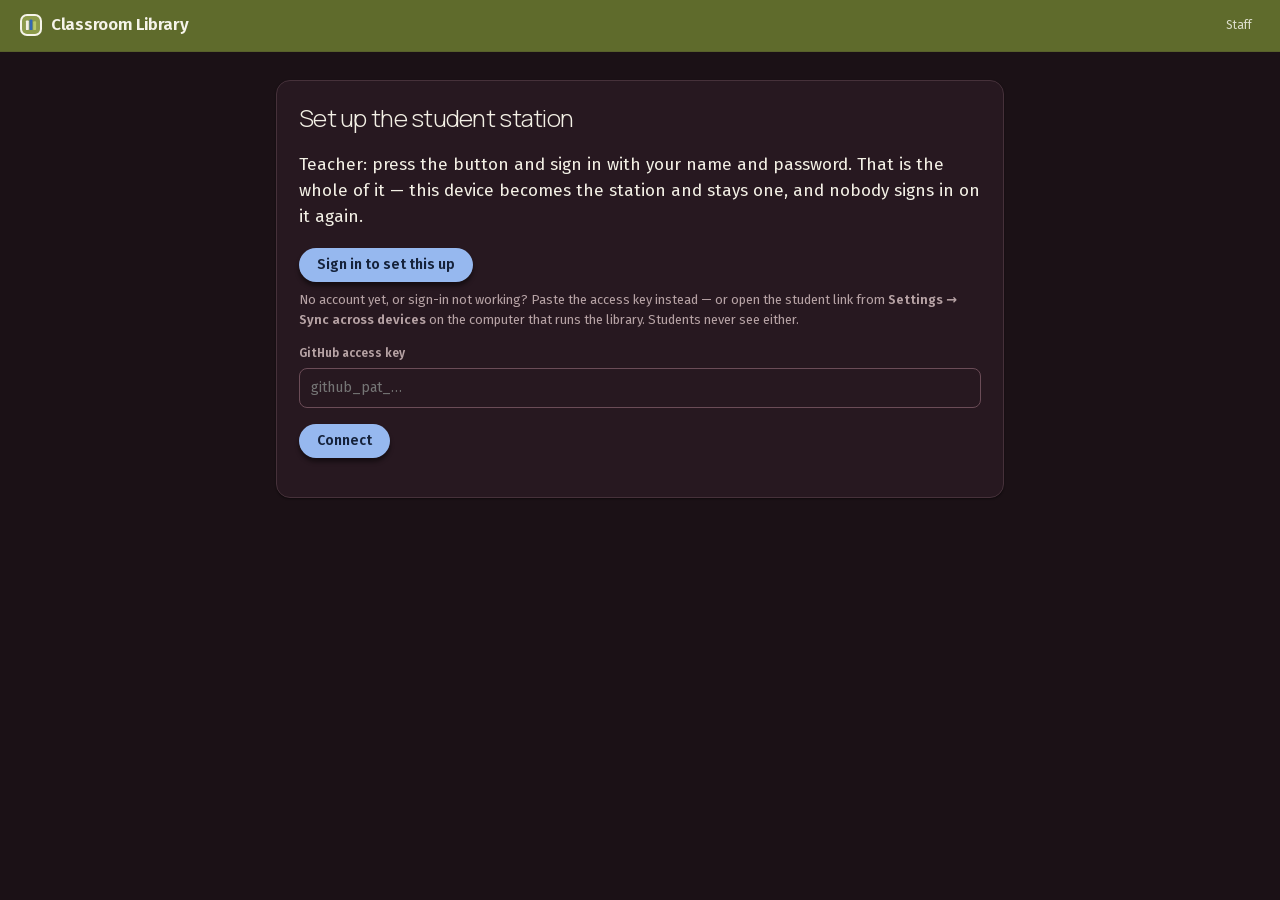
==== commit d47a4cd8: "Two buttons, and no link to carry the station over The first screen now asks who is at it and gives " ====
--- a/student/index.html
+++ b/student/index.html
@@ -5,12 +5,15 @@
 <meta name="viewport" content="width=device-width, initial-scale=1">
 <title>Library</title>
 <!-- Bump ?v= on every release, in step with ../index.html. -->
-<link rel="stylesheet" href="../styles.css?v=59">
-<link rel="stylesheet" href="../kiosk.css?v=59">
-<link rel="icon" href="../icons/favicon.svg?v=59" type="image/svg+xml">
-<link rel="alternate icon" href="../icons/favicon-32.png?v=59" sizes="32x32">
-<link rel="apple-touch-icon" href="../icons/apple-touch-icon.png?v=59">
-<link rel="manifest" href="manifest.webmanifest?v=59">
+<link rel="stylesheet" href="../styles.css?v=64">
+<link rel="stylesheet" href="../kiosk.css?v=64">
+<!-- Light or dark is decided before the first paint, so a page meant to be
+     light never flashes dark on its way there. -->
+<script src="../js/theme.js?v=64"></script>
+<link rel="icon" href="../icons/favicon.svg?v=64" type="image/svg+xml">
+<link rel="alternate icon" href="../icons/favicon-32.png?v=64" sizes="32x32">
+<link rel="apple-touch-icon" href="../icons/apple-touch-icon.png?v=64">
+<link rel="manifest" href="manifest.webmanifest?v=64">
 <meta name="theme-color" content="#5f6b2c">
 <meta name="apple-mobile-web-app-capable" content="yes">
 <meta name="apple-mobile-web-app-title" content="Library">
@@ -19,7 +22,7 @@
 <body class="kiosk">
 
 <header class="k-bar">
-  <div class="brand"><img class="brand-mark" src="../icons/favicon.svg?v=59" alt="" width="22" height="22"> <span id="brand-name">Library</span></div>
+  <div class="brand"><img class="brand-mark" src="../icons/favicon.svg?v=64" alt="" width="22" height="22"> <span id="brand-name">Library</span></div>
   <span id="sync-pill" class="sync-pill" hidden></span>
   <button type="button" id="staff-link" class="staff-link">Staff</button>
 </header>
@@ -28,13 +31,13 @@
 
 <div id="toasts" class="toasts" aria-live="polite"></div>
 
-<script src="../js/config.js?v=59"></script>
-<script src="../js/util.js?v=59"></script>
-<script src="../js/store.js?v=59"></script>
-<script src="../js/genre-art.js?v=59"></script>
-<script src="../js/sync.js?v=59"></script>
-<script src="../js/accounts.js?v=59"></script>
-<script src="../js/pwa.js?v=59"></script>
-<script src="../js/kiosk.js?v=59"></script>
+<script src="../js/config.js?v=64"></script>
+<script src="../js/util.js?v=64"></script>
+<script src="../js/store.js?v=64"></script>
+<script src="../js/genre-art.js?v=64"></script>
+<script src="../js/sync.js?v=64"></script>
+<script src="../js/accounts.js?v=64"></script>
+<script src="../js/pwa.js?v=64"></script>
+<script src="../js/kiosk.js?v=64"></script>
 </body>
 </html>
--- a/styles.css
+++ b/styles.css
@@ -392,7 +392,14 @@
 .sign-in form > p:first-child { margin: 0 0 18px; font-size: 14px; color: var(--text-muted); }
 .sign-in form > p:first-child strong { color: var(--text); }
 .sign-in .actions { margin-top: 18px; }
-.station-lock h2 { margin-top: 24px; }
+/* The two choices on the first screen. Two quite different people arrive at
+   this page — whoever runs the library, and whoever is next in the queue with
+   a book — so each says in a line underneath what is behind it. */
+.gate-choice { display: grid; gap: 10px; margin-top: 18px; }
+/* The access key is the rare way in, and reads like one: a line of text under
+   the buttons rather than a third button beside them. */
+.sign-in .gate-aside { margin-top: 16px; }
+.sign-in .gate-aside .link { font-size: inherit; }
 /* Present for a password manager to read, invisible to everyone else. */
 .sr-only {
   position: absolute;
@@ -616,6 +623,18 @@
 .btn-quiet:hover:not(:disabled) { background: var(--surface-2); color: var(--text); transform: none; box-shadow: none; }
 .btn-danger { color: var(--danger); background: var(--surface); }
 .btn-danger:hover:not(:disabled) { background: var(--danger-soft); }
+/* A whole-width button with a line of explanation under its name, for a choice
+   that has to be readable across a room and pressed while holding a book. */
+.btn-big {
+  display: block;
+  width: 100%;
+  white-space: normal;
+  text-align: left;
+  padding: 13px 18px;
+  border-radius: 14px;
+}
+.btn-big strong { display: block; font-size: 16px; font-weight: 600; }
+.btn-big span { display: block; margin-top: 2px; font-size: 13px; font-weight: 400; opacity: .75; }
 
 .link {
   appearance: none;
@@ -1217,6 +1236,88 @@
 .shelf-genres { display: grid; grid-template-columns: repeat(auto-fit, minmax(170px, 1fr)); gap: 0 18px; margin-top: 2px; }
 .shelf-genres .tick { padding: 4px 0; align-items: center; }
 .shelf-genres .tick > span { display: flex; align-items: center; gap: 6px; }
+
+/* The folded half of Settings: the things reached a few times a year. Shut, it is
+   one quiet row; open, it is the page it always was, set back a little so it is
+   plain where it begins and ends. */
+.advanced { margin-top: 26px; border-top: 1px solid var(--border); }
+.advanced > summary {
+  display: flex; align-items: baseline; gap: 10px; flex-wrap: wrap;
+  padding: 14px 2px; cursor: pointer; list-style: none;
+  border-radius: var(--radius-sm);
+}
+.advanced > summary::-webkit-details-marker { display: none; }
+.advanced > summary::before {
+  content: "›"; font-size: 19px; line-height: 1; color: var(--text-muted);
+  transition: transform .15s ease; transform-origin: 50% 55%;
+}
+.advanced[open] > summary::before { transform: rotate(90deg); }
+.advanced > summary:hover .advanced-title { color: var(--accent); }
+.advanced > summary:focus-visible { outline: 2px solid var(--accent); outline-offset: 2px; }
+.advanced-title { font-family: var(--head); font-weight: 600; font-size: 16px; letter-spacing: -.01em; }
+.advanced-sub { font-size: 13px; color: var(--text-muted); }
+/* On a phone the list of what's inside wraps to three lines of grey, which is more
+   of the screen than the fold is worth. One tap shows the real thing. */
+@media (max-width: 560px) { .advanced-sub { display: none; } }
+.advanced-body { padding: 2px 0 6px 17px; border-left: 1px solid var(--border); margin-left: 5px; }
+.advanced-body > .section-title:first-child { margin-top: 6px; }
+
+/* Light and dark, one of three. The same segmented control as the catalogue
+   filters, because it is the same kind of choice. */
+.theme-rows { display: grid; gap: 12px; margin-top: 12px; }
+.theme-row { display: flex; align-items: center; gap: 14px 18px; flex-wrap: wrap; }
+.theme-row > span:first-child { font-weight: 550; max-width: 32em; }
+.theme-row > span:first-child .small { font-weight: 400; }
+.theme-row .chips { margin-left: auto; flex: 0 0 auto; }
+@media (max-width: 620px) { .theme-row .chips { margin-left: 0; } }
+
+/* Adding somebody: a name, and the password they will use once. Dashed, because
+   nothing is saved until Add is pressed. */
+.add-person {
+  display: flex; align-items: flex-end; gap: 12px; flex-wrap: wrap;
+  border: 1px dashed var(--border-strong); border-radius: var(--radius);
+  padding: 14px 15px; margin: 12px 0 14px;
+}
+.add-person .field { flex: 1 1 190px; min-width: 0; }
+.add-person .actions { margin-top: 0; }
+.add-person .hint { flex: 1 1 100%; margin-top: 2px; }
+/* .field input sets a family of its own, so this has to be as specific to win. */
+.field input.temp-pw, .person-temp .temp-pw { font-family: var(--mono); letter-spacing: .02em; }
+
+/* The temporary password, shown once, while it is being written on a slip. */
+.person-temp {
+  display: flex; align-items: center; gap: 10px 12px; flex-wrap: wrap;
+  margin-top: 10px; padding: 10px 13px;
+  border-radius: var(--radius-sm); background: var(--warn-soft);
+}
+.person-temp .temp-pw { font-size: 16px; font-weight: 600; }
+.person-temp .btn { padding: 4px 12px; font-size: 12.5px; }
+/* The sentence about it going away gets a line of its own, rather than a column
+   squeezed in beside the password it is about. */
+.person-temp .small { color: var(--text-muted); flex: 1 1 100%; }
+/* The code sits inside the same panel as the password it carries, because it is
+   the same secret in a different shape. White behind it whatever the page is
+   doing: a camera reading a dark QR code is a camera that doesn't. */
+.temp-qr { flex: 1 1 100%; display: flex; align-items: center; gap: 14px; flex-wrap: wrap; }
+.temp-qr .qr { padding: 10px; }
+.temp-qr .qr svg { width: 148px; height: 148px; }
+.temp-qr .small { flex: 1 1 15em; margin: 0; }
+
+/* A one-time code for a device that holds nothing. Same white square behind it:
+   a camera reading a dark QR code is a camera that doesn't. */
+.handoff-qr {
+  display: flex; align-items: center; gap: 16px; flex-wrap: wrap;
+  margin: 12px 0 4px; padding: 14px 15px;
+  border: 1px solid var(--border); border-radius: var(--radius);
+  background: var(--surface);
+}
+.handoff-qr .qr { padding: 10px; }
+.handoff-qr .qr svg { width: 160px; height: 160px; }
+.handoff-say { flex: 1 1 16em; min-width: 0; }
+.handoff-say p { margin: 0 0 6px; }
+.handoff-say .small { color: var(--text-muted); }
+.handoff-say .actions { margin-top: 10px; }
+.handoff-say .btn { padding: 6px 13px; font-size: 13px; }
 
 .person-can { display: grid; grid-template-columns: repeat(auto-fit, minmax(240px, 1fr)); gap: 2px 18px; margin-top: 10px; }
 .tick { display: grid; grid-template-columns: auto 1fr; gap: 2px 8px; align-items: start; padding: 6px 0; }
--- a/kiosk.css
+++ b/kiosk.css
@@ -98,6 +98,9 @@
 
 .k-card { background: var(--surface); border: 1px solid var(--border); border-radius: 14px; padding: 22px; box-shadow: var(--shadow); }
 .k-card h1 { margin-top: 0; font-size: 24px; }
+/* On the setup card the key is the way in of last resort, so it sits apart
+   from the sentence that offers it rather than crowding underneath. */
+.k-setup .key-form { margin-top: 14px; }
 .k-center { text-align: center; }
 
 @media (max-width: 640px) {
@@ -189,6 +192,40 @@
 }
 .staff-link:hover { color: var(--band-ink); background: rgba(251,250,244,.16); }
 
+/* ---------------- finding a book ---------------- */
+
+.k-find { margin-top: 22px; text-align: left; }
+.k-find-head {
+  display: block;
+  font-size: 12px;
+  text-transform: uppercase;
+  letter-spacing: .06em;
+  color: var(--text-muted);
+  margin-bottom: 8px;
+}
+/* Smaller than the box above it on purpose: that one is the thing you came to
+   the station to use, this one is the thing you try when it didn't work. */
+.k-input-find { font-size: 18px; padding: 14px 46px 14px 16px; border-width: 1px; }
+.k-find-clear {
+  position: absolute;
+  right: 6px; top: 50%; transform: translateY(-50%);
+  width: 34px; height: 34px;
+  display: flex; align-items: center; justify-content: center;
+  font: inherit; font-size: 22px; line-height: 1;
+  color: var(--text-muted);
+  background: none; border: 0; border-radius: 50%;
+  cursor: pointer;
+}
+.k-find-clear:hover { background: var(--surface-2); color: var(--text); }
+
+.k-found { margin-top: 8px; }
+.k-found .k-list li { padding: 10px 2px; }
+.k-found .btn { flex: none; padding: 9px 14px; font-size: 14px; }
+.k-found .actions { margin-top: 10px; }
+.k-in { color: var(--ok); }
+.k-found-none { margin: 10px 2px 0; color: var(--text-muted); }
+.k-found-more { margin: 8px 2px 0; font-size: 13px; color: var(--text-muted); }
+
 /* ---------------- browsing the shelves ---------------- */
 
 .k-browse { margin-top: 22px; }
